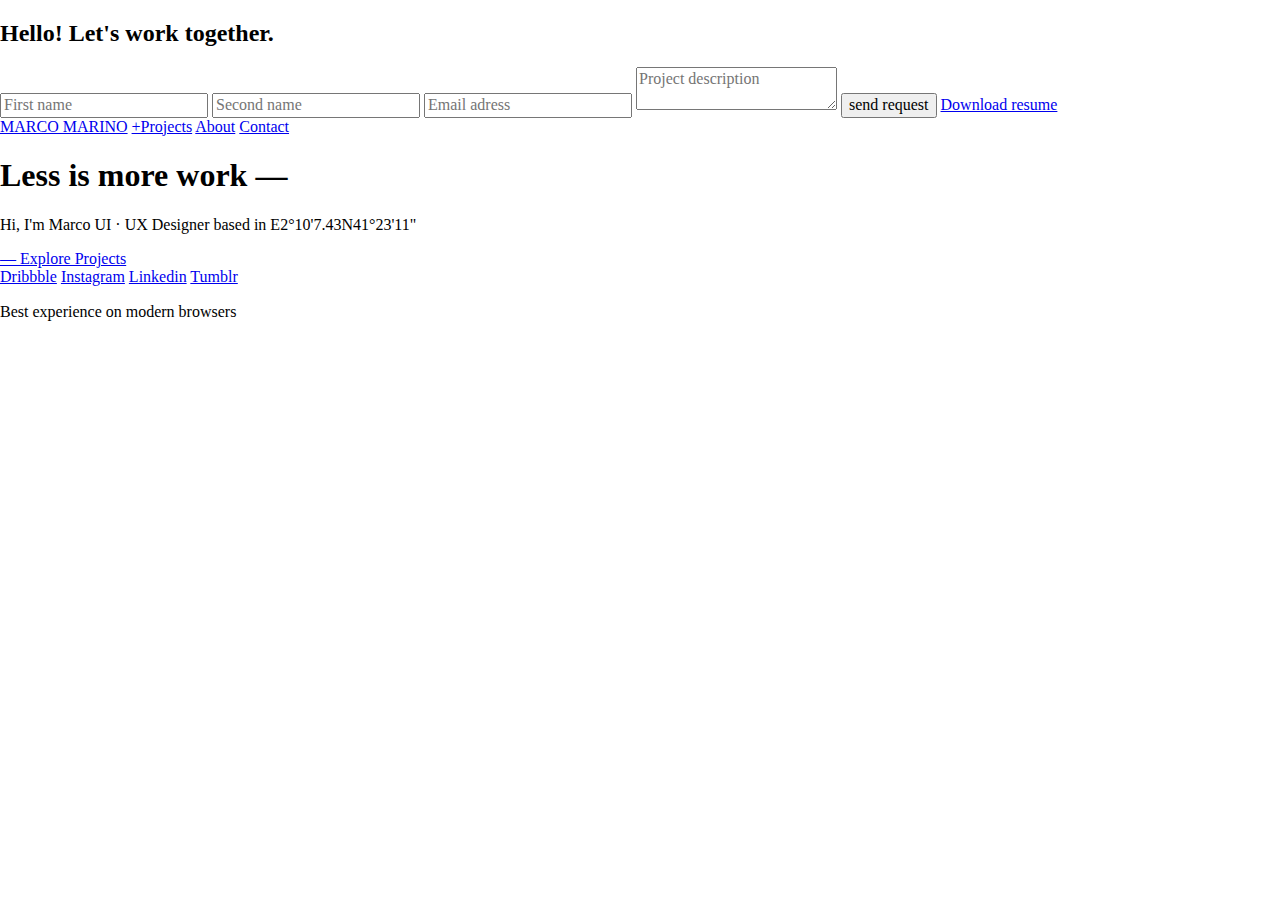
==== index.html @ 5433f635 "images ressources added commit" ====
<!DOCTYPE html>
<html>

<head>
    <meta charset="UTF-8">
    <meta name="viewport" content="width=device-width, initial-scale=1.0">
    <title>Marco Marino | UI/UX Designer</title>
    <!-- ! styles -->
    <link rel="stylesheet" href="css/styles.min.css">

</head>

<body>
    <!-- ? ------------------------------------------------------------ COMMON PART : CURTAIN / NAV / CONTACT / FOOTER -->
    <!-- :::::::::::::::::::::::::::::::::::::::::::::: CONTACT IS DEFAULT HIDDEN -->
    <div class="contact">
        <h2>Hello! Let's work together.</h2>
        <input name="form" value="" type="text" placeholder="First name">
        <input name="form" value="" type="text" placeholder="Second name">
        <input name="form" value="" type="email" placeholder="Email adress">
        <textarea name="form" placeholder="Project description"></textarea>
        <button class="form-btn">send request</button>
        <a target="_blank" href="https://www.marcomarino.design/documents/Resume.pdf">Download resume</a>
    </div>
    <!-- ::::::::::::::::::::::::::::::::::::::::::::::: CURTAIN IS ANIMATED AT OPENING -->
    <div class="curtain"></div>
    <!-- <div class="svg-bg">
        <svg class="scene" width="100%" height="100vh" preserveAspectRatio="none" viewBox="0 0 1440 800" xmlns:pathdata="http://www.codrops.com/">
            <path d="M -84.52,-81.13 C -94.62,-73.4 -88.88,-59.55 -90.33,-48.91 -89.29,27.31 -89.61,103.5 -88.33,179.8 -85.99,416.1 -81.32,888.9 -81.32,888.9 -81.32,888.9 974.5,888.7 1587,891.9 1531.8806470315008,716.2623131917446 1494.1796450162935,639.620416540061 1436.1796450162935,528.620416540061 1395.1796450162935,433.320416540061 1442.931534490767,266.5924592156417 1395.6922129902239,187 1358.8888204929394,128.2426524414731 1276.222359014121,81.90006669041526 1214.8976095179228,30.45595582584964 1171.530146023897,-5.789354122792208 1082.7267535266126,-76.63739851496408 1082.7267535266126,-76.63739851496408 1082.7267535266126,-76.63739851496408 914.5,-77.77 848.2,-80.17 537.6,-80.84 227,-81.38 -83.6,-81.6 -83.91,-81.44 -84.21,-81.29 -84.52,-81.13 Z" pathdata:id="M -84.52,-81.13 C -94.62,-73.4 -88.88,-59.55 -90.33,-48.91 -89.29,27.31 -89.61,103.5 -88.33,179.8 -85.99,416.1 -81.32,888.9 -81.32,888.9 -81.32,888.9 974.5,888.7 1587,891.9 1576,704.7 1517,625.7 1459,514.7 1418,419.4 1430,288.5 1382,187 1349,116.3 1296,54.47 1240,0.3429 1205,-33.51 1120,-83.59 1120,-83.59 1120,-83.59 914.5,-77.77 848.2,-80.17 537.6,-80.84 227,-81.38 -83.6,-81.6 -83.91,-81.44 -84.21,-81.29 -84.52,-81.13 Z"></path>
            <path d="M 665.2,-83.08 C 413.7,-81.89 162.2,-82.43 -89.29,-81.61 -90.35,164.3 -85.06,410.2 -84.09,656.1 -83.37,733.7 -82.64,811.3 -81.92,888.9 442.4,889.8 966.7,890.7 1491,891.6 1253,747.5 1394.178497548714,439.8039202351451 1271.5687558028633,250.50127701852279 1217.6029107553527,167.697178424224 1119.753192546307,126.93712528310142 1056.4244132066387,51.25318702872921 1022.7600235368049,11.978993370652432 973,-76.01 973,-76.01 973,-76.01 706.6,-83.67 665.2,-83.08 Z" pathdata:id="M 665.2,-83.08 C 413.7,-81.89 162.2,-82.43 -89.29,-81.61 -90.35,164.3 -85.06,410.2 -84.09,656.1 -83.37,733.7 -82.64,811.3 -81.92,888.9 442.4,889.8 966.7,890.7 1491,891.6 1253,747.5 1349,460.4 1243,260.6 1199,176.6 1145,96.92 1083,24.95 1050,-12.63 973,-76.01 973,-76.01 973,-76.01 706.6,-83.67 665.2,-83.08 Z"></path>
            <path d="M -85.01,-74.02 C -92.39,-66.64 -85.37,-55.79 -87.81,-46.91 -86.65,265.1 -84.66,577.2 -83.18,889.2 317.2,888.3 717.5,885.8 1118,890.4 1152,890.6 1187,890.9 1221,890 1219,768.3 1177.7200038642386,658.4284885577847 1152.053880468915,543.2841618221312 1129.3877570735913,437.21207994500594 1140.1134652869302,312.97191889572247 1078.1134652869302,226.93346915116905 1003.7113465286931,124.28629024096534 928.1869421665767,115.78808303639691 856.0350271350931,56.58959447861217 769.199683697791,-14.857025043930669 772.2,-78.96 772.2,-78.96 772.2,-78.96 222.1,-81.07 -85.01,-74.02 Z" pathdata:id="M -85.01,-74.02 C -92.39,-66.64 -85.37,-55.79 -87.81,-46.91 -86.65,265.1 -84.66,577.2 -83.18,889.2 317.2,888.3 717.5,885.8 1118,890.4 1152,890.6 1187,890.9 1221,890 1219,768.3 1175,659.3 1150,544.3 1128,438.4 1143,312.6 1081,227.1 1004,121.1 925.8,114.8 851.3,54.73 762,-17.34 772.2,-78.96 772.2,-78.96 772.2,-78.96 222.1,-81.07 -85.01,-74.02 Z"></path>
            <path d="M -92.42,-79.11 C -89.97,243.8 -87.52,566.7 -85.07,889.6 201.8,889.9 488.7,889.9 775.5,895.6 880.4,896.9 997.8189293214875,893.2701133425875 1085.6206800555249,892.0134088950583 1063.8378029650194,792.147295464741 1044.1366695391446,670.5121742787333 979.5547968450859,555.1643905352578 948.6139250127707,502.1256843642418 923.569496034425,446.43473409772355 887.9201917767904,396.35299043309294 825.3604184619653,308.9501796246532 738.1964150149918,253.34623539033865 660.4798082232096,178.8759930183231 578.2367707295949,101.77134924119918 495.6890148250972,16.486331278733857 393.12300258523015,-25.850260842753922 342.10564945585725,-47.067333907828925 257.7891995324809,-82.3677799430316 257.7891995324809,-82.3677799430316 257.7891995324809,-82.3677799430316 9.82,-84.94 -92.42,-79.11 Z" pathdata:id="M -92.42,-79.11 C -89.97,243.8 -87.52,566.7 -85.07,889.6 201.8,889.9 488.7,889.9 775.5,895.6 880.4,896.9 1063,889.5 1063,889.5 1063,889.5 1081,768.2 997.4,608.7 958.5,534.8 969.9,436.8 918.5,370.8 848.4,280.8 717,260.3 629.9,186.5 552.6,121.2 491.5,38.73 426.3,-38.61 412.9,-54.44 387.9,-87.47 387.9,-87.47 387.9,-87.47 9.82,-84.94 -92.42,-79.11 Z"></path>
            <path d="M -88.6,95.54 C -90.38,166.1 -88.23,236.7 -88.68,307.4 L -86.19,890 C 229.7,890.2 939.8,892.4 939.8,892.4 861.4781010144337,763.077704782085 824.7218989855663,643.8444583583805 721.4,519.4 639.8123414450224,421.37916448605523 531.2694748680617,354.3668890797576 432.45514198325833,276.31121536068855 335.4322489908077,199.71340491664392 247.79913807056528,109.9988704896537 136.17770478208493,56.74459043583011 67.0219980436535,23.791956022209927 -24.82,24.2 -85.28,0.03 Z" pathdata:id="M -88.6,95.54 C -90.38,166.1 -88.23,236.7 -88.68,307.4 L -86.19,890 C 229.7,890.2 939.8,892.4 939.8,892.4 906.9,734.7 779.3,676 721.4,519.4 676.8,398.8 566.5,307.1 458.9,236.6 355.2,168.7 220.3,165.7 107.8,113.5 40.05,82.12 -24.82,24.2 -85.28,0.03 Z"></path>
            <path d="M -95.69,252.3 -87.65,890.4 698.1,892 C 698.1,892 598.3558710552272,685.1450726333059 517.1222175380856,607.3517374731592 346.77333010127904,443.85586683950424 131.4,466.5 -95.69,252.3 Z" pathdata:id="M -95.69,252.3 -87.65,890.4 698.1,892 C 698.1,892 569.8,587.1 448.9,482.7 299.7,353.9 131.4,466.5 -95.69,252.3 Z"></path>
            <path d="M -85.59,444.4 -85.59,890.6 509.358721565824,895.6 C 509.358721565824,895.6 465.14046559940266,727.7542278733226 367.521044236544,656.5523405783892 233.34604493550935,544.7380410743893 57.98,629.2 -85.59,444.4 Z" pathdata:id="M -85.59,444.4 -85.59,890.6 546.9,895.6 C 546.9,895.6 517.4,695.4 339.9,593.4 187.7,505.9 57.98,629.2 -85.59,444.4 Z"></path>
          </svg>
    </div> -->
    <!-- ::::::::::::::::::::::::::::::::::::::::::::::: NAV IS TOP FIXED -->
    <header class="header">
        <nav class="main-nav">
            <a href="index.html">MARCO MARINO</a>
            <a href="html/projects.html">+Projects</a>
            <a href="#">About</a>
            <a href="#">Contact</a>
        </nav>
    </header>

    <!-- ! ///////////////////////////////////////////////////////////////////////////// PAGE PART  -->

    <div class="splash">
        <h1>Less is more work —</h1>
        <p>Hi, I'm Marco UI · UX Designer based in E2°10'7.43N41°23'11"</p>
        <a href="html/projects.html">— Explore Projects</a>
    </div>

    <!-- ? ----------------------------------------------------------------------------- COMMON PART  -->
    <!-- FOOTER DISAPPEAR AT MOBILE VIEW -->
    <footer class="footer">
        <a target="_blank" href="https://dribbble.com/marcomarino">Dribbble</a>
        <a target="_blank" href="https://www.instagram.com/marcomarino.design/">Instagram</a>
        <a target="_blank" href="https://www.linkedin.com/in/marcomarinodesign/">Linkedin</a>
        <a target="_blank" href="https://curiou5.tumblr.com/">Tumblr</a>
        <p>Best experience on modern browsers</p>
    </footer>
    
</body>
<script src="scripts.js"></script>

</html>
---- css/styles.min.css ----
/*! normalize.css v8.0.1 | MIT License | github.com/necolas/normalize.css */html{line-height:1.15;-webkit-text-size-adjust:100%}body{margin:0}main{display:block}h1{font-size:2em;margin:.67em 0}hr{-webkit-box-sizing:content-box;box-sizing:content-box;height:0;overflow:visible}pre{font-family:monospace, monospace;font-size:1em}a{background-color:transparent}abbr[title]{border-bottom:none;text-decoration:underline;-webkit-text-decoration:underline dotted;text-decoration:underline dotted}b,strong{font-weight:bolder}code,kbd,samp{font-family:monospace, monospace;font-size:1em}small{font-size:80%}sub,sup{font-size:75%;line-height:0;position:relative;vertical-align:baseline}sub{bottom:-.25em}sup{top:-.5em}img{border-style:none}button,input,optgroup,select,textarea{font-family:inherit;font-size:100%;line-height:1.15;margin:0}button,input{overflow:visible}button,select{text-transform:none}button,[type="button"],[type="reset"],[type="submit"]{-webkit-appearance:button}button::-moz-focus-inner,[type="button"]::-moz-focus-inner,[type="reset"]::-moz-focus-inner,[type="submit"]::-moz-focus-inner{border-style:none;padding:0}button:-moz-focusring,[type="button"]:-moz-focusring,[type="reset"]:-moz-focusring,[type="submit"]:-moz-focusring{outline:1px dotted ButtonText}fieldset{padding:.35em .75em .625em}legend{-webkit-box-sizing:border-box;box-sizing:border-box;color:inherit;display:table;max-width:100%;padding:0;white-space:normal}progress{vertical-align:baseline}textarea{overflow:auto}[type="checkbox"],[type="radio"]{-webkit-box-sizing:border-box;box-sizing:border-box;padding:0}[type="number"]::-webkit-inner-spin-button,[type="number"]::-webkit-outer-spin-button{height:auto}[type="search"]{-webkit-appearance:textfield;outline-offset:-2px}[type="search"]::-webkit-search-decoration{-webkit-appearance:none}::-webkit-file-upload-button{-webkit-appearance:button;font:inherit}details{display:block}summary{display:list-item}template{display:none}[hidden]{display:none}html{-webkit-box-sizing:border-box;box-sizing:border-box}*,*:before,*:after{-webkit-box-sizing:inherit;box-sizing:inherit}
/*# sourceMappingURL=styles.min.css.map */
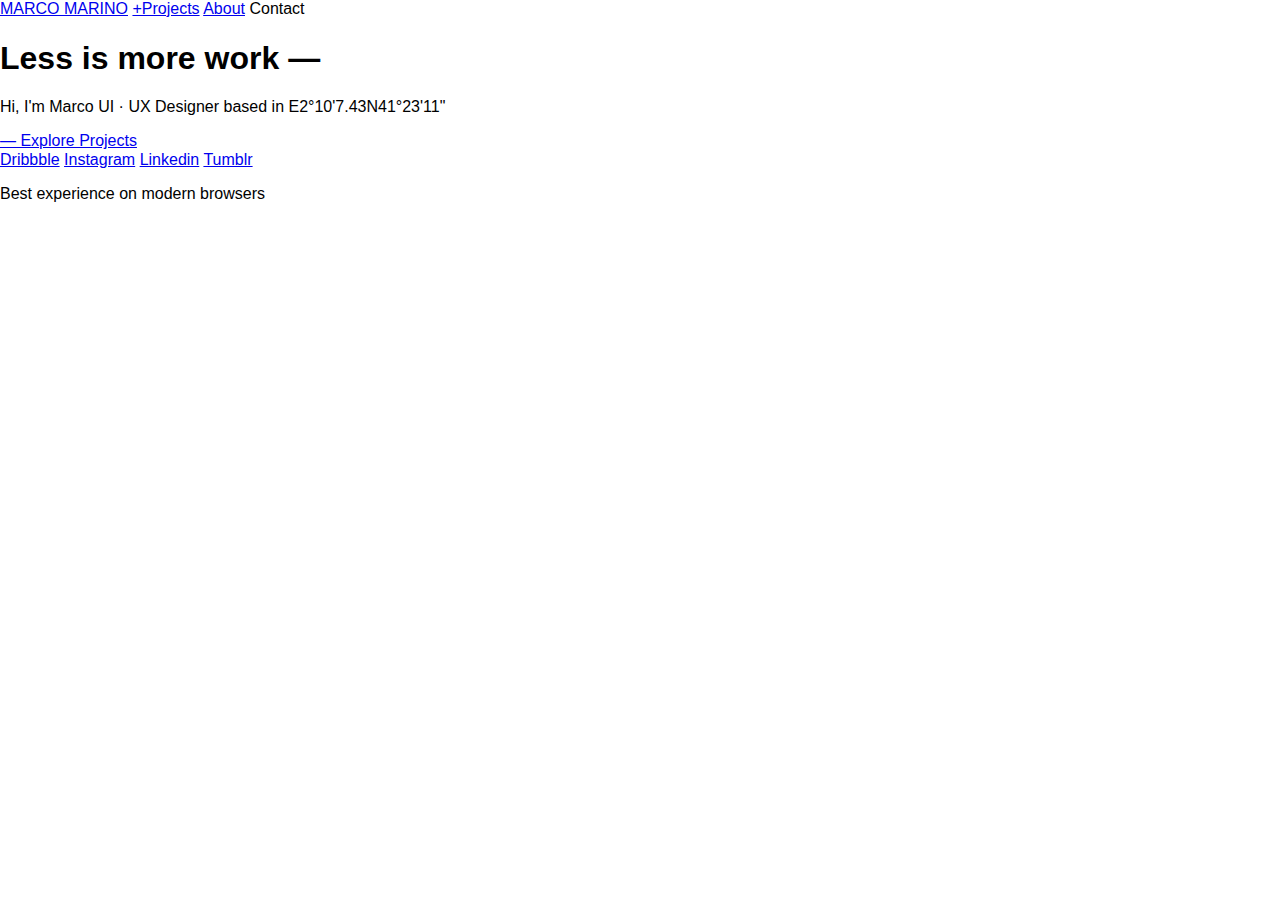
==== commit 02d3008e: "contact panel complete" ====
--- a/index.html
+++ b/index.html
@@ -1,5 +1,5 @@
 <!DOCTYPE html>
-<html>
+<html lang="en">
 
 <head>
     <meta charset="UTF-8">
@@ -7,20 +7,40 @@
     <title>Marco Marino | UI/UX Designer</title>
     <!-- ! styles -->
     <link rel="stylesheet" href="css/styles.min.css">
+</head>
 
-</head>
+<!-- todo: 
+    - common part 
+        . contact panel
+        . nav
+        . footer 
+        . curtain 
+    - responsive
+        . nav changement
+        . footer display none
+        . contact panel from 50vw to 100vw
+ -->
 
 <body>
     <!-- ? ------------------------------------------------------------ COMMON PART : CURTAIN / NAV / CONTACT / FOOTER -->
     <!-- :::::::::::::::::::::::::::::::::::::::::::::: CONTACT IS DEFAULT HIDDEN -->
     <div class="contact">
-        <h2>Hello! Let's work together.</h2>
-        <input name="form" value="" type="text" placeholder="First name">
-        <input name="form" value="" type="text" placeholder="Second name">
-        <input name="form" value="" type="email" placeholder="Email adress">
-        <textarea name="form" placeholder="Project description"></textarea>
-        <button class="form-btn">send request</button>
-        <a target="_blank" href="https://www.marcomarino.design/documents/Resume.pdf">Download resume</a>
+        <div class="form-top">
+            <h2>Hello! Let's work together.</h2>
+            <div class="cross">X</div>
+        </div>
+        <div class="form-field">
+            <div class="form-names">
+                <input name="form" type="text" placeholder="First name">
+                <input name="form" type="text" placeholder="Second name">
+            </div>
+            <input name="form" type="email" placeholder="Email adress">
+            <textarea name="form" value="project-description" placeholder="Project description"></textarea>
+        </div>
+        <div class="form-bottom">
+            <button class="form-btn">send request</button>
+            <a target="_blank" href="https://www.marcomarino.design/documents/Resume.pdf">Download resume</a>
+        </div>
     </div>
     <!-- ::::::::::::::::::::::::::::::::::::::::::::::: CURTAIN IS ANIMATED AT OPENING -->
     <div class="curtain"></div>
@@ -41,7 +61,7 @@
             <a href="index.html">MARCO MARINO</a>
             <a href="html/projects.html">+Projects</a>
             <a href="#">About</a>
-            <a href="#">Contact</a>
+            <span>Contact</span>
         </nav>
     </header>
 
@@ -64,6 +84,6 @@
     </footer>
     
 </body>
-<script src="scripts.js"></script>
+<script src="js/scripts.js"></script>
 
 </html>--- a/css/styles.min.css
+++ b/css/styles.min.css
@@ -1,2 +1,2 @@
-/*! normalize.css v8.0.1 | MIT License | github.com/necolas/normalize.css */html{line-height:1.15;-webkit-text-size-adjust:100%}body{margin:0}main{display:block}h1{font-size:2em;margin:.67em 0}hr{-webkit-box-sizing:content-box;box-sizing:content-box;height:0;overflow:visible}pre{font-family:monospace, monospace;font-size:1em}a{background-color:transparent}abbr[title]{border-bottom:none;text-decoration:underline;-webkit-text-decoration:underline dotted;text-decoration:underline dotted}b,strong{font-weight:bolder}code,kbd,samp{font-family:monospace, monospace;font-size:1em}small{font-size:80%}sub,sup{font-size:75%;line-height:0;position:relative;vertical-align:baseline}sub{bottom:-.25em}sup{top:-.5em}img{border-style:none}button,input,optgroup,select,textarea{font-family:inherit;font-size:100%;line-height:1.15;margin:0}button,input{overflow:visible}button,select{text-transform:none}button,[type="button"],[type="reset"],[type="submit"]{-webkit-appearance:button}button::-moz-focus-inner,[type="button"]::-moz-focus-inner,[type="reset"]::-moz-focus-inner,[type="submit"]::-moz-focus-inner{border-style:none;padding:0}button:-moz-focusring,[type="button"]:-moz-focusring,[type="reset"]:-moz-focusring,[type="submit"]:-moz-focusring{outline:1px dotted ButtonText}fieldset{padding:.35em .75em .625em}legend{-webkit-box-sizing:border-box;box-sizing:border-box;color:inherit;display:table;max-width:100%;padding:0;white-space:normal}progress{vertical-align:baseline}textarea{overflow:auto}[type="checkbox"],[type="radio"]{-webkit-box-sizing:border-box;box-sizing:border-box;padding:0}[type="number"]::-webkit-inner-spin-button,[type="number"]::-webkit-outer-spin-button{height:auto}[type="search"]{-webkit-appearance:textfield;outline-offset:-2px}[type="search"]::-webkit-search-decoration{-webkit-appearance:none}::-webkit-file-upload-button{-webkit-appearance:button;font:inherit}details{display:block}summary{display:list-item}template{display:none}[hidden]{display:none}html{-webkit-box-sizing:border-box;box-sizing:border-box}*,*:before,*:after{-webkit-box-sizing:inherit;box-sizing:inherit}
+@import url(//db.onlinewebfonts.com/c/02d8f1743ede250c7c9865f1574d7cc6?family=Circular+Book);/*! normalize.css v8.0.1 | MIT License | github.com/necolas/normalize.css */html{line-height:1.15;-webkit-text-size-adjust:100%}body{margin:0}main{display:block}h1{font-size:2em;margin:.67em 0}hr{-webkit-box-sizing:content-box;box-sizing:content-box;height:0;overflow:visible}pre{font-family:monospace, monospace;font-size:1em}a{background-color:transparent}abbr[title]{border-bottom:none;text-decoration:underline;-webkit-text-decoration:underline dotted;text-decoration:underline dotted}b,strong{font-weight:bolder}code,kbd,samp{font-family:monospace, monospace;font-size:1em}small{font-size:80%}sub,sup{font-size:75%;line-height:0;position:relative;vertical-align:baseline}sub{bottom:-.25em}sup{top:-.5em}img{border-style:none}button,input,optgroup,select,textarea{font-family:inherit;font-size:100%;line-height:1.15;margin:0}button,input{overflow:visible}button,select{text-transform:none}button,[type="button"],[type="reset"],[type="submit"]{-webkit-appearance:button}button::-moz-focus-inner,[type="button"]::-moz-focus-inner,[type="reset"]::-moz-focus-inner,[type="submit"]::-moz-focus-inner{border-style:none;padding:0}button:-moz-focusring,[type="button"]:-moz-focusring,[type="reset"]:-moz-focusring,[type="submit"]:-moz-focusring{outline:1px dotted ButtonText}fieldset{padding:.35em .75em .625em}legend{-webkit-box-sizing:border-box;box-sizing:border-box;color:inherit;display:table;max-width:100%;padding:0;white-space:normal}progress{vertical-align:baseline}textarea{overflow:auto}[type="checkbox"],[type="radio"]{-webkit-box-sizing:border-box;box-sizing:border-box;padding:0}[type="number"]::-webkit-inner-spin-button,[type="number"]::-webkit-outer-spin-button{height:auto}[type="search"]{-webkit-appearance:textfield;outline-offset:-2px}[type="search"]::-webkit-search-decoration{-webkit-appearance:none}::-webkit-file-upload-button{-webkit-appearance:button;font:inherit}details{display:block}summary{display:list-item}template{display:none}[hidden]{display:none}html{-webkit-box-sizing:border-box;box-sizing:border-box}*,*:before,*:after{-webkit-box-sizing:inherit;box-sizing:inherit}html{font-family:Circular Book, sans-serif}.contact{position:fixed;z-index:3;width:600px;height:100vh;display:-webkit-box;display:-ms-flexbox;display:flex;-webkit-box-orient:vertical;-webkit-box-direction:normal;-ms-flex-flow:column nowrap;flex-flow:column nowrap;-webkit-box-pack:start;-ms-flex-pack:start;justify-content:flex-start;right:-100%;background:#141414;color:white;padding:50px;‐webkit‐transition:.5s all ease-in-out;‐moz‐transition:.5s all ease-in-out;‐ms‐transition:.5s all ease-in-out;-webkit-transition:.5s all ease-in-out;transition:.5s all ease-in-out}@media screen and (max-width: 1024px){.contact{width:100vw}}.contact .form-top{display:-webkit-box;display:-ms-flexbox;display:flex;-webkit-box-pack:justify;-ms-flex-pack:justify;justify-content:space-between;-webkit-box-align:center;-ms-flex-align:center;align-items:center;margin-bottom:80px}.contact .form-top h2{margin:0;font-size:2rem}.contact .form-field{display:-webkit-box;display:-ms-flexbox;display:flex;-webkit-box-orient:vertical;-webkit-box-direction:normal;-ms-flex-flow:column nowrap;flex-flow:column nowrap}.contact .form-field .form-names{display:-webkit-box;display:-ms-flexbox;display:flex}.contact .form-field .form-names [placeholder="First name"]{margin-right:10px}.contact .form-field input,.contact .form-field textarea{width:100%;margin:10px 0;background-color:#2c2d2d;border:none;border-radius:2px;padding:15px 10px}.contact .form-field textarea{height:200px}.contact .form-bottom{margin:20px 0}.contact button{background-color:#141414;border:1px solid white;color:white;padding:15px}.contact a{color:white;margin-left:20px}
 /*# sourceMappingURL=styles.min.css.map */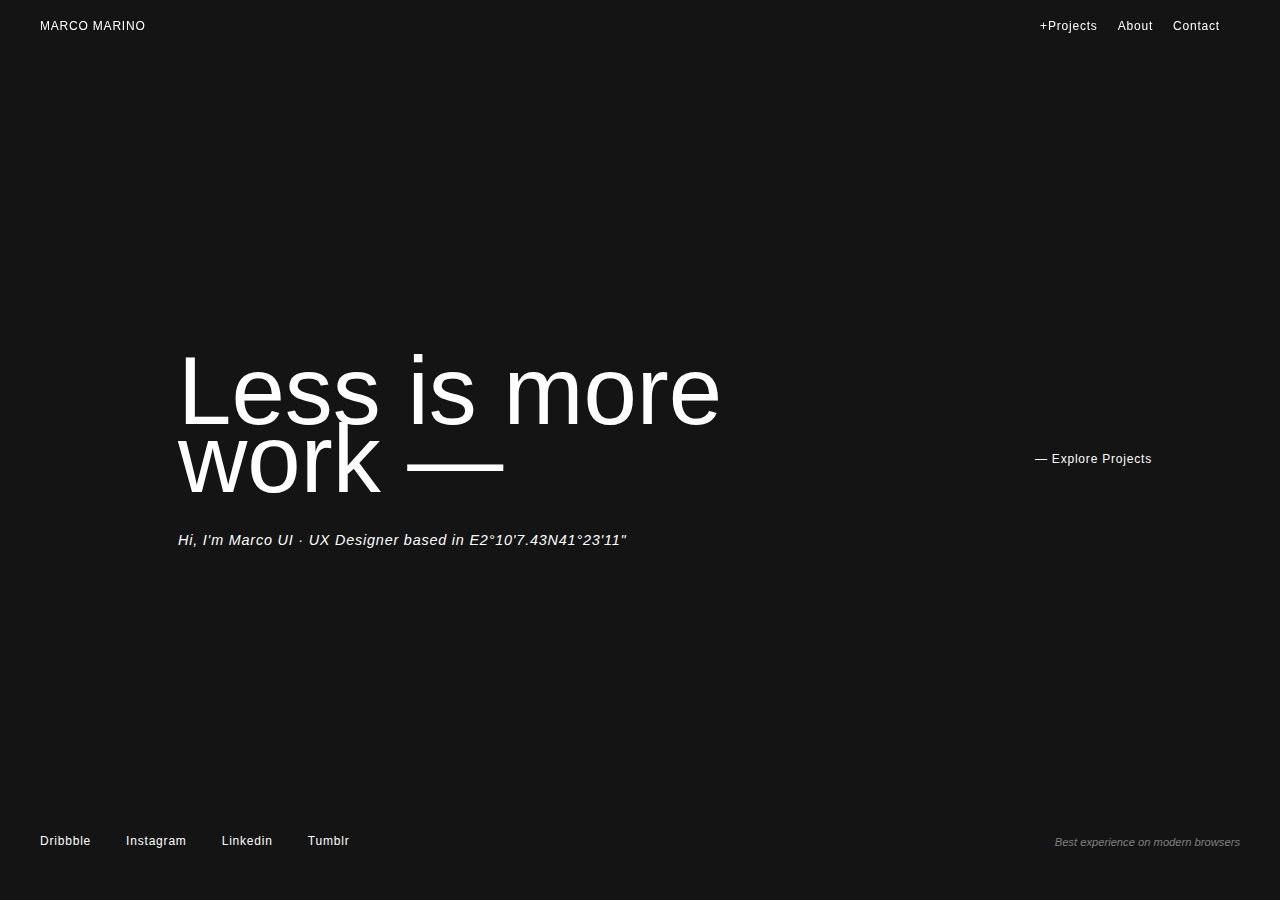
==== commit a87ece3a: "nav, footer, effet du volet" ====
--- a/index.html
+++ b/index.html
@@ -11,7 +11,7 @@
 
 <!-- todo: 
     - common part 
-        . contact panel
+        . contact panel √
         . nav
         . footer 
         . curtain 
@@ -21,7 +21,7 @@
         . contact panel from 50vw to 100vw
  -->
 
-<body>
+<body class="index">
     <!-- ? ------------------------------------------------------------ COMMON PART : CURTAIN / NAV / CONTACT / FOOTER -->
     <!-- :::::::::::::::::::::::::::::::::::::::::::::: CONTACT IS DEFAULT HIDDEN -->
     <div class="contact">
@@ -58,7 +58,7 @@
     <!-- ::::::::::::::::::::::::::::::::::::::::::::::: NAV IS TOP FIXED -->
     <header class="header">
         <nav class="main-nav">
-            <a href="index.html">MARCO MARINO</a>
+            <a class="logo" href="index.html">MARCO MARINO</a>
             <a href="html/projects.html">+Projects</a>
             <a href="#">About</a>
             <span>Contact</span>
@@ -68,8 +68,10 @@
     <!-- ! ///////////////////////////////////////////////////////////////////////////// PAGE PART  -->
 
     <div class="splash">
-        <h1>Less is more work —</h1>
-        <p>Hi, I'm Marco UI · UX Designer based in E2°10'7.43N41°23'11"</p>
+        <div class="splash-title">
+            <h1>Less is more work —</h1>
+            <p>Hi, I'm Marco UI · UX Designer based in E2°10'7.43N41°23'11"</p>
+        </div>
         <a href="html/projects.html">— Explore Projects</a>
     </div>
 
--- a/css/styles.min.css
+++ b/css/styles.min.css
@@ -1,2 +1,2 @@
-@import url(//db.onlinewebfonts.com/c/02d8f1743ede250c7c9865f1574d7cc6?family=Circular+Book);/*! normalize.css v8.0.1 | MIT License | github.com/necolas/normalize.css */html{line-height:1.15;-webkit-text-size-adjust:100%}body{margin:0}main{display:block}h1{font-size:2em;margin:.67em 0}hr{-webkit-box-sizing:content-box;box-sizing:content-box;height:0;overflow:visible}pre{font-family:monospace, monospace;font-size:1em}a{background-color:transparent}abbr[title]{border-bottom:none;text-decoration:underline;-webkit-text-decoration:underline dotted;text-decoration:underline dotted}b,strong{font-weight:bolder}code,kbd,samp{font-family:monospace, monospace;font-size:1em}small{font-size:80%}sub,sup{font-size:75%;line-height:0;position:relative;vertical-align:baseline}sub{bottom:-.25em}sup{top:-.5em}img{border-style:none}button,input,optgroup,select,textarea{font-family:inherit;font-size:100%;line-height:1.15;margin:0}button,input{overflow:visible}button,select{text-transform:none}button,[type="button"],[type="reset"],[type="submit"]{-webkit-appearance:button}button::-moz-focus-inner,[type="button"]::-moz-focus-inner,[type="reset"]::-moz-focus-inner,[type="submit"]::-moz-focus-inner{border-style:none;padding:0}button:-moz-focusring,[type="button"]:-moz-focusring,[type="reset"]:-moz-focusring,[type="submit"]:-moz-focusring{outline:1px dotted ButtonText}fieldset{padding:.35em .75em .625em}legend{-webkit-box-sizing:border-box;box-sizing:border-box;color:inherit;display:table;max-width:100%;padding:0;white-space:normal}progress{vertical-align:baseline}textarea{overflow:auto}[type="checkbox"],[type="radio"]{-webkit-box-sizing:border-box;box-sizing:border-box;padding:0}[type="number"]::-webkit-inner-spin-button,[type="number"]::-webkit-outer-spin-button{height:auto}[type="search"]{-webkit-appearance:textfield;outline-offset:-2px}[type="search"]::-webkit-search-decoration{-webkit-appearance:none}::-webkit-file-upload-button{-webkit-appearance:button;font:inherit}details{display:block}summary{display:list-item}template{display:none}[hidden]{display:none}html{-webkit-box-sizing:border-box;box-sizing:border-box}*,*:before,*:after{-webkit-box-sizing:inherit;box-sizing:inherit}html{font-family:Circular Book, sans-serif}.contact{position:fixed;z-index:3;width:600px;height:100vh;display:-webkit-box;display:-ms-flexbox;display:flex;-webkit-box-orient:vertical;-webkit-box-direction:normal;-ms-flex-flow:column nowrap;flex-flow:column nowrap;-webkit-box-pack:start;-ms-flex-pack:start;justify-content:flex-start;right:-100%;background:#141414;color:white;padding:50px;‐webkit‐transition:.5s all ease-in-out;‐moz‐transition:.5s all ease-in-out;‐ms‐transition:.5s all ease-in-out;-webkit-transition:.5s all ease-in-out;transition:.5s all ease-in-out}@media screen and (max-width: 1024px){.contact{width:100vw}}.contact .form-top{display:-webkit-box;display:-ms-flexbox;display:flex;-webkit-box-pack:justify;-ms-flex-pack:justify;justify-content:space-between;-webkit-box-align:center;-ms-flex-align:center;align-items:center;margin-bottom:80px}.contact .form-top h2{margin:0;font-size:2rem}.contact .form-field{display:-webkit-box;display:-ms-flexbox;display:flex;-webkit-box-orient:vertical;-webkit-box-direction:normal;-ms-flex-flow:column nowrap;flex-flow:column nowrap}.contact .form-field .form-names{display:-webkit-box;display:-ms-flexbox;display:flex}.contact .form-field .form-names [placeholder="First name"]{margin-right:10px}.contact .form-field input,.contact .form-field textarea{width:100%;margin:10px 0;background-color:#2c2d2d;border:none;border-radius:2px;padding:15px 10px}.contact .form-field textarea{height:200px}.contact .form-bottom{margin:20px 0}.contact button{background-color:#141414;border:1px solid white;color:white;padding:15px}.contact a{color:white;margin-left:20px}
+@import url(//db.onlinewebfonts.com/c/02d8f1743ede250c7c9865f1574d7cc6?family=Circular+Book);/*! normalize.css v8.0.1 | MIT License | github.com/necolas/normalize.css */html{line-height:1.15;-webkit-text-size-adjust:100%}body{margin:0}main{display:block}h1{font-size:2em;margin:.67em 0}hr{-webkit-box-sizing:content-box;box-sizing:content-box;height:0;overflow:visible}pre{font-family:monospace, monospace;font-size:1em}a{background-color:transparent}abbr[title]{border-bottom:none;text-decoration:underline;-webkit-text-decoration:underline dotted;text-decoration:underline dotted}b,strong{font-weight:bolder}code,kbd,samp{font-family:monospace, monospace;font-size:1em}small{font-size:80%}sub,sup{font-size:75%;line-height:0;position:relative;vertical-align:baseline}sub{bottom:-.25em}sup{top:-.5em}img{border-style:none}button,input,optgroup,select,textarea{font-family:inherit;font-size:100%;line-height:1.15;margin:0}button,input{overflow:visible}button,select{text-transform:none}button,[type="button"],[type="reset"],[type="submit"]{-webkit-appearance:button}button::-moz-focus-inner,[type="button"]::-moz-focus-inner,[type="reset"]::-moz-focus-inner,[type="submit"]::-moz-focus-inner{border-style:none;padding:0}button:-moz-focusring,[type="button"]:-moz-focusring,[type="reset"]:-moz-focusring,[type="submit"]:-moz-focusring{outline:1px dotted ButtonText}fieldset{padding:.35em .75em .625em}legend{-webkit-box-sizing:border-box;box-sizing:border-box;color:inherit;display:table;max-width:100%;padding:0;white-space:normal}progress{vertical-align:baseline}textarea{overflow:auto}[type="checkbox"],[type="radio"]{-webkit-box-sizing:border-box;box-sizing:border-box;padding:0}[type="number"]::-webkit-inner-spin-button,[type="number"]::-webkit-outer-spin-button{height:auto}[type="search"]{-webkit-appearance:textfield;outline-offset:-2px}[type="search"]::-webkit-search-decoration{-webkit-appearance:none}::-webkit-file-upload-button{-webkit-appearance:button;font:inherit}details{display:block}summary{display:list-item}template{display:none}[hidden]{display:none}html{-webkit-box-sizing:border-box;box-sizing:border-box}*,*:before,*:after{-webkit-box-sizing:inherit;box-sizing:inherit}html{font-family:Circular Book, sans-serif}.header{height:100px;width:100vw}.header .main-nav{position:fixed;z-index:2;width:100%;height:100px;display:-webkit-box;display:-ms-flexbox;display:flex;-webkit-box-pack:end;-ms-flex-pack:end;justify-content:flex-end;background-color:none;padding:20px 40px}.header .main-nav a,.header .main-nav span{padding-right:20px}.header .main-nav a:hover,.header .main-nav span:hover{text-decoration:line-through;cursor:pointer}.header .main-nav .logo{margin-right:auto}.footer{width:100vw;position:absolute;bottom:0;padding:40px;display:-webkit-box;display:-ms-flexbox;display:flex;-webkit-box-pack:start;-ms-flex-pack:start;justify-content:flex-start;-webkit-box-align:center;-ms-flex-align:center;align-items:center;background-color:none}.footer a{padding-right:35px}.footer p{margin-left:auto;color:grey;font-style:italic;font-size:.7rem}.contact{position:fixed;z-index:3;width:600px;height:100vh;display:-webkit-box;display:-ms-flexbox;display:flex;-webkit-box-orient:vertical;-webkit-box-direction:normal;-ms-flex-flow:column nowrap;flex-flow:column nowrap;-webkit-box-pack:start;-ms-flex-pack:start;justify-content:flex-start;right:-100%;background:#141414;color:white;padding:50px;‐webkit‐transition:.5s all ease-in-out,0s;‐moz‐transition:.5s all ease-in-out,0s;‐ms‐transition:.5s all ease-in-out,0s;-webkit-transition:.5s all ease-in-out,0s;transition:.5s all ease-in-out,0s}@media screen and (max-width: 1024px){.contact{width:100vw}}.contact .form-top{display:-webkit-box;display:-ms-flexbox;display:flex;-webkit-box-pack:justify;-ms-flex-pack:justify;justify-content:space-between;-webkit-box-align:center;-ms-flex-align:center;align-items:center;margin-bottom:80px}.contact .form-top h2{margin:0;font-size:2rem}.contact .form-field{display:-webkit-box;display:-ms-flexbox;display:flex;-webkit-box-orient:vertical;-webkit-box-direction:normal;-ms-flex-flow:column nowrap;flex-flow:column nowrap}.contact .form-field .form-names{display:-webkit-box;display:-ms-flexbox;display:flex}.contact .form-field .form-names [placeholder="First name"]{margin-right:10px}.contact .form-field input,.contact .form-field textarea{width:100%;margin:10px 0;background-color:#2c2d2d;border:none;border-radius:2px;padding:15px 10px}.contact .form-field textarea{height:200px}.contact .form-bottom{margin:20px 0}.contact button{background-color:#141414;border:1px solid white;color:white;padding:15px}.contact a{color:white;margin-left:20px}.curtain{position:fixed;width:100vw;height:100vh;right:0;z-index:4;background-color:#2c2d2d;‐webkit‐transition:2s all cubic-bezier(0.015, -0.09, 0.975, 0.02),2s;‐moz‐transition:2s all cubic-bezier(0.015, -0.09, 0.975, 0.02),2s;‐ms‐transition:2s all cubic-bezier(0.015, -0.09, 0.975, 0.02),2s;-webkit-transition:2s all cubic-bezier(0.015, -0.09, 0.975, 0.02),2s;transition:2s all cubic-bezier(0.015, -0.09, 0.975, 0.02),2s}.index{height:100vh;width:100vw;color:white;background-color:#141414}.index a,.index span{color:white;text-decoration:none;font-size:.75rem;letter-spacing:.05rem}.splash{z-index:1;display:-webkit-box;display:-ms-flexbox;display:flex;-webkit-box-align:center;-ms-flex-align:center;align-items:center;-webkit-box-pack:justify;-ms-flex-pack:justify;justify-content:space-between;margin:0 auto;height:80%;width:80%}.splash .splash-title{padding-left:50px;max-width:60%}.splash .splash-title h1{font-size:6rem;font-weight:300;line-height:4.2rem;margin:0}.splash .splash-title p{font-style:italic;font-size:0.9rem;letter-spacing:.05rem;margin-top:40px}.splash a{margin-left:auto}
 /*# sourceMappingURL=styles.min.css.map */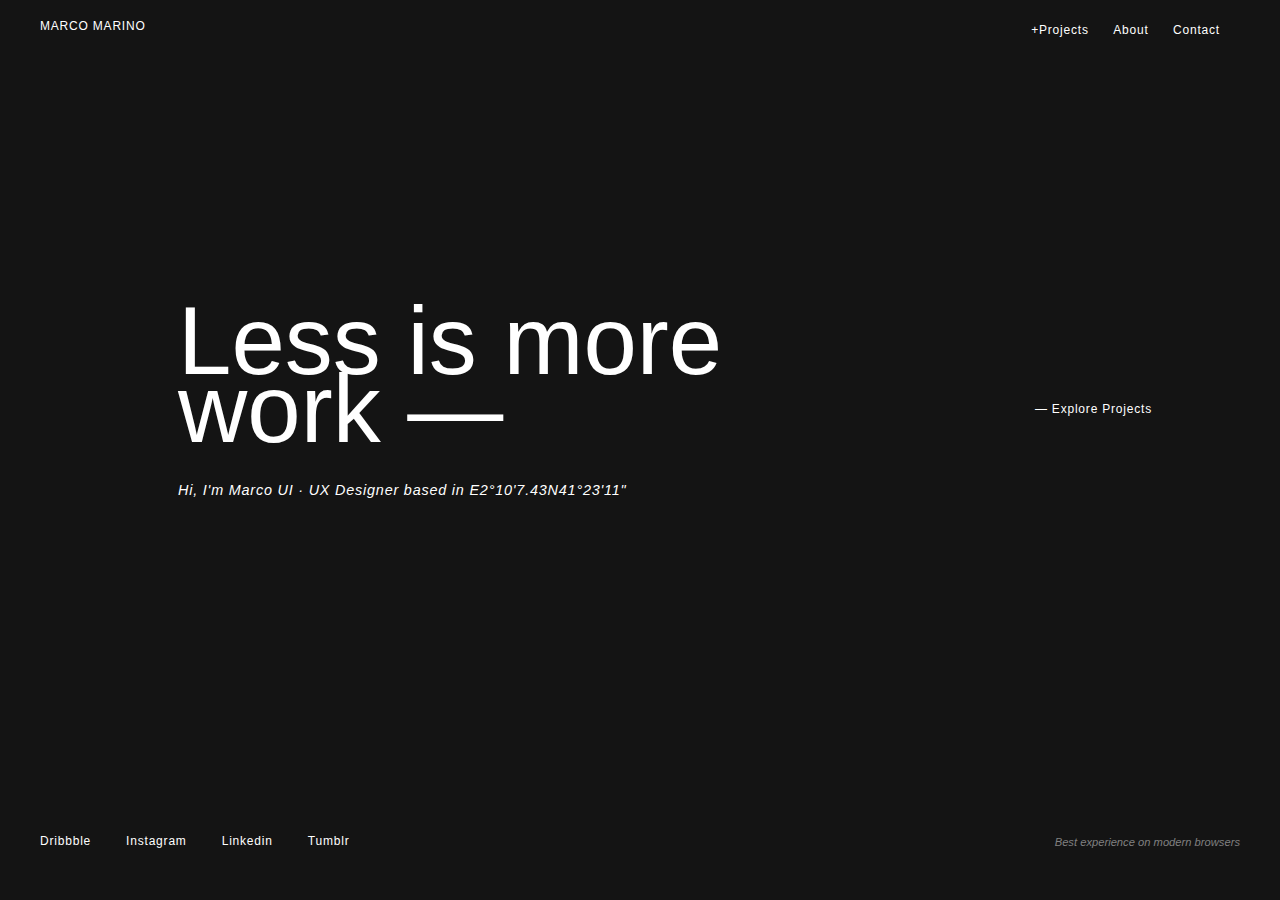
==== commit 1d612dff: "update of opening effect animation (setTimeOut) and contact animation" ====
--- a/index.html
+++ b/index.html
@@ -12,18 +12,18 @@
 <!-- todo: 
     - common part 
         . contact panel √
-        . nav
-        . footer 
-        . curtain 
+        . nav √
+        . footer √ 
+        . curtain √
     - responsive
-        . nav changement
-        . footer display none
+        . nav changement 
+        . footer display none √
         . contact panel from 50vw to 100vw
  -->
 
-<body class="index">
-    <!-- ? ------------------------------------------------------------ COMMON PART : CURTAIN / NAV / CONTACT / FOOTER -->
-    <!-- :::::::::::::::::::::::::::::::::::::::::::::: CONTACT IS DEFAULT HIDDEN -->
+<body class="no-scroll">
+    <!-- ? ---------------------------- COMMON PART : CURTAIN / NAV / CONTACT / FOOTER -->
+    <!-- :::::::::::::::::::::::::::::: CONTACT IS DEFAULT HIDDEN -->
     <div class="contact">
         <div class="form-top">
             <h2>Hello! Let's work together.</h2>
@@ -42,8 +42,13 @@
             <a target="_blank" href="https://www.marcomarino.design/documents/Resume.pdf">Download resume</a>
         </div>
     </div>
-    <!-- ::::::::::::::::::::::::::::::::::::::::::::::: CURTAIN IS ANIMATED AT OPENING -->
-    <div class="curtain"></div>
+
+    <!-- :::::::::::::::::::::::::::::: CURTAIN IS ANIMATED AT OPENING -->
+    <div class="curtain-frame">
+        <div class="curtain"></div>
+    </div>
+
+    <!-- :::::::::::::::::::::::::::::: ANIMATION BACKGROUND -->
     <!-- <div class="svg-bg">
         <svg class="scene" width="100%" height="100vh" preserveAspectRatio="none" viewBox="0 0 1440 800" xmlns:pathdata="http://www.codrops.com/">
             <path d="M -84.52,-81.13 C -94.62,-73.4 -88.88,-59.55 -90.33,-48.91 -89.29,27.31 -89.61,103.5 -88.33,179.8 -85.99,416.1 -81.32,888.9 -81.32,888.9 -81.32,888.9 974.5,888.7 1587,891.9 1531.8806470315008,716.2623131917446 1494.1796450162935,639.620416540061 1436.1796450162935,528.620416540061 1395.1796450162935,433.320416540061 1442.931534490767,266.5924592156417 1395.6922129902239,187 1358.8888204929394,128.2426524414731 1276.222359014121,81.90006669041526 1214.8976095179228,30.45595582584964 1171.530146023897,-5.789354122792208 1082.7267535266126,-76.63739851496408 1082.7267535266126,-76.63739851496408 1082.7267535266126,-76.63739851496408 914.5,-77.77 848.2,-80.17 537.6,-80.84 227,-81.38 -83.6,-81.6 -83.91,-81.44 -84.21,-81.29 -84.52,-81.13 Z" pathdata:id="M -84.52,-81.13 C -94.62,-73.4 -88.88,-59.55 -90.33,-48.91 -89.29,27.31 -89.61,103.5 -88.33,179.8 -85.99,416.1 -81.32,888.9 -81.32,888.9 -81.32,888.9 974.5,888.7 1587,891.9 1576,704.7 1517,625.7 1459,514.7 1418,419.4 1430,288.5 1382,187 1349,116.3 1296,54.47 1240,0.3429 1205,-33.51 1120,-83.59 1120,-83.59 1120,-83.59 914.5,-77.77 848.2,-80.17 537.6,-80.84 227,-81.38 -83.6,-81.6 -83.91,-81.44 -84.21,-81.29 -84.52,-81.13 Z"></path>
@@ -55,18 +60,22 @@
             <path d="M -85.59,444.4 -85.59,890.6 509.358721565824,895.6 C 509.358721565824,895.6 465.14046559940266,727.7542278733226 367.521044236544,656.5523405783892 233.34604493550935,544.7380410743893 57.98,629.2 -85.59,444.4 Z" pathdata:id="M -85.59,444.4 -85.59,890.6 546.9,895.6 C 546.9,895.6 517.4,695.4 339.9,593.4 187.7,505.9 57.98,629.2 -85.59,444.4 Z"></path>
           </svg>
     </div> -->
-    <!-- ::::::::::::::::::::::::::::::::::::::::::::::: NAV IS TOP FIXED -->
+
+    <!-- :::::::::::::::::::::::::::::: NAV IS TOP FIXED -->
     <header class="header">
         <nav class="main-nav">
             <a class="logo" href="index.html">MARCO MARINO</a>
-            <a href="html/projects.html">+Projects</a>
-            <a href="#">About</a>
-            <span>Contact</span>
+            <div class="nav-links">
+                <a href="html/projects.html">+Projects</a>
+                <a href="#">About</a>
+                <span>Contact</span>
+            </div>
         </nav>
     </header>
 
     <!-- ! ///////////////////////////////////////////////////////////////////////////// PAGE PART  -->
 
+    <!-- ::::::::::::::::::::::::::::: SPLASH MOVE UP AT OPENING -->
     <div class="splash">
         <div class="splash-title">
             <h1>Less is more work —</h1>
@@ -75,8 +84,8 @@
         <a href="html/projects.html">— Explore Projects</a>
     </div>
 
-    <!-- ? ----------------------------------------------------------------------------- COMMON PART  -->
-    <!-- FOOTER DISAPPEAR AT MOBILE VIEW -->
+    <!-- ? --------------------------- COMMON PART  -->
+    <!-- ::::::::::::::::::::::::::::: FOOTER DISAPPEAR AT MOBILE VIEW -->
     <footer class="footer">
         <a target="_blank" href="https://dribbble.com/marcomarino">Dribbble</a>
         <a target="_blank" href="https://www.instagram.com/marcomarino.design/">Instagram</a>
--- a/css/styles.min.css
+++ b/css/styles.min.css
@@ -1,2 +1,2 @@
-@import url(//db.onlinewebfonts.com/c/02d8f1743ede250c7c9865f1574d7cc6?family=Circular+Book);/*! normalize.css v8.0.1 | MIT License | github.com/necolas/normalize.css */html{line-height:1.15;-webkit-text-size-adjust:100%}body{margin:0}main{display:block}h1{font-size:2em;margin:.67em 0}hr{-webkit-box-sizing:content-box;box-sizing:content-box;height:0;overflow:visible}pre{font-family:monospace, monospace;font-size:1em}a{background-color:transparent}abbr[title]{border-bottom:none;text-decoration:underline;-webkit-text-decoration:underline dotted;text-decoration:underline dotted}b,strong{font-weight:bolder}code,kbd,samp{font-family:monospace, monospace;font-size:1em}small{font-size:80%}sub,sup{font-size:75%;line-height:0;position:relative;vertical-align:baseline}sub{bottom:-.25em}sup{top:-.5em}img{border-style:none}button,input,optgroup,select,textarea{font-family:inherit;font-size:100%;line-height:1.15;margin:0}button,input{overflow:visible}button,select{text-transform:none}button,[type="button"],[type="reset"],[type="submit"]{-webkit-appearance:button}button::-moz-focus-inner,[type="button"]::-moz-focus-inner,[type="reset"]::-moz-focus-inner,[type="submit"]::-moz-focus-inner{border-style:none;padding:0}button:-moz-focusring,[type="button"]:-moz-focusring,[type="reset"]:-moz-focusring,[type="submit"]:-moz-focusring{outline:1px dotted ButtonText}fieldset{padding:.35em .75em .625em}legend{-webkit-box-sizing:border-box;box-sizing:border-box;color:inherit;display:table;max-width:100%;padding:0;white-space:normal}progress{vertical-align:baseline}textarea{overflow:auto}[type="checkbox"],[type="radio"]{-webkit-box-sizing:border-box;box-sizing:border-box;padding:0}[type="number"]::-webkit-inner-spin-button,[type="number"]::-webkit-outer-spin-button{height:auto}[type="search"]{-webkit-appearance:textfield;outline-offset:-2px}[type="search"]::-webkit-search-decoration{-webkit-appearance:none}::-webkit-file-upload-button{-webkit-appearance:button;font:inherit}details{display:block}summary{display:list-item}template{display:none}[hidden]{display:none}html{-webkit-box-sizing:border-box;box-sizing:border-box}*,*:before,*:after{-webkit-box-sizing:inherit;box-sizing:inherit}html{font-family:Circular Book, sans-serif}.header{height:100px;width:100vw}.header .main-nav{position:fixed;z-index:2;width:100%;height:100px;display:-webkit-box;display:-ms-flexbox;display:flex;-webkit-box-pack:end;-ms-flex-pack:end;justify-content:flex-end;background-color:none;padding:20px 40px}.header .main-nav a,.header .main-nav span{padding-right:20px}.header .main-nav a:hover,.header .main-nav span:hover{text-decoration:line-through;cursor:pointer}.header .main-nav .logo{margin-right:auto}.footer{width:100vw;position:absolute;bottom:0;padding:40px;display:-webkit-box;display:-ms-flexbox;display:flex;-webkit-box-pack:start;-ms-flex-pack:start;justify-content:flex-start;-webkit-box-align:center;-ms-flex-align:center;align-items:center;background-color:none}.footer a{padding-right:35px}.footer p{margin-left:auto;color:grey;font-style:italic;font-size:.7rem}.contact{position:fixed;z-index:3;width:600px;height:100vh;display:-webkit-box;display:-ms-flexbox;display:flex;-webkit-box-orient:vertical;-webkit-box-direction:normal;-ms-flex-flow:column nowrap;flex-flow:column nowrap;-webkit-box-pack:start;-ms-flex-pack:start;justify-content:flex-start;right:-100%;background:#141414;color:white;padding:50px;‐webkit‐transition:.5s all ease-in-out,0s;‐moz‐transition:.5s all ease-in-out,0s;‐ms‐transition:.5s all ease-in-out,0s;-webkit-transition:.5s all ease-in-out,0s;transition:.5s all ease-in-out,0s}@media screen and (max-width: 1024px){.contact{width:100vw}}.contact .form-top{display:-webkit-box;display:-ms-flexbox;display:flex;-webkit-box-pack:justify;-ms-flex-pack:justify;justify-content:space-between;-webkit-box-align:center;-ms-flex-align:center;align-items:center;margin-bottom:80px}.contact .form-top h2{margin:0;font-size:2rem}.contact .form-field{display:-webkit-box;display:-ms-flexbox;display:flex;-webkit-box-orient:vertical;-webkit-box-direction:normal;-ms-flex-flow:column nowrap;flex-flow:column nowrap}.contact .form-field .form-names{display:-webkit-box;display:-ms-flexbox;display:flex}.contact .form-field .form-names [placeholder="First name"]{margin-right:10px}.contact .form-field input,.contact .form-field textarea{width:100%;margin:10px 0;background-color:#2c2d2d;border:none;border-radius:2px;padding:15px 10px}.contact .form-field textarea{height:200px}.contact .form-bottom{margin:20px 0}.contact button{background-color:#141414;border:1px solid white;color:white;padding:15px}.contact a{color:white;margin-left:20px}.curtain{position:fixed;width:100vw;height:100vh;right:0;z-index:4;background-color:#2c2d2d;‐webkit‐transition:2s all cubic-bezier(0.015, -0.09, 0.975, 0.02),2s;‐moz‐transition:2s all cubic-bezier(0.015, -0.09, 0.975, 0.02),2s;‐ms‐transition:2s all cubic-bezier(0.015, -0.09, 0.975, 0.02),2s;-webkit-transition:2s all cubic-bezier(0.015, -0.09, 0.975, 0.02),2s;transition:2s all cubic-bezier(0.015, -0.09, 0.975, 0.02),2s}.index{height:100vh;width:100vw;color:white;background-color:#141414}.index a,.index span{color:white;text-decoration:none;font-size:.75rem;letter-spacing:.05rem}.splash{z-index:1;display:-webkit-box;display:-ms-flexbox;display:flex;-webkit-box-align:center;-ms-flex-align:center;align-items:center;-webkit-box-pack:justify;-ms-flex-pack:justify;justify-content:space-between;margin:0 auto;height:80%;width:80%}.splash .splash-title{padding-left:50px;max-width:60%}.splash .splash-title h1{font-size:6rem;font-weight:300;line-height:4.2rem;margin:0}.splash .splash-title p{font-style:italic;font-size:0.9rem;letter-spacing:.05rem;margin-top:40px}.splash a{margin-left:auto}
+@import url(//db.onlinewebfonts.com/c/02d8f1743ede250c7c9865f1574d7cc6?family=Circular+Book);a,span{color:white;text-decoration:none;font-size:.75rem;letter-spacing:.05rem}.no-scroll{height:100vh;width:100vw;background-color:#141414;color:white;overflow:hidden}.no-scroll a,.no-scroll span{color:white;text-decoration:none;font-size:.75rem;letter-spacing:.05rem}/*! normalize.css v8.0.1 | MIT License | github.com/necolas/normalize.css */html{line-height:1.15;-webkit-text-size-adjust:100%}body{margin:0}main{display:block}h1{font-size:2em;margin:.67em 0}hr{-webkit-box-sizing:content-box;box-sizing:content-box;height:0;overflow:visible}pre{font-family:monospace, monospace;font-size:1em}a{background-color:transparent}abbr[title]{border-bottom:none;text-decoration:underline;-webkit-text-decoration:underline dotted;text-decoration:underline dotted}b,strong{font-weight:bolder}code,kbd,samp{font-family:monospace, monospace;font-size:1em}small{font-size:80%}sub,sup{font-size:75%;line-height:0;position:relative;vertical-align:baseline}sub{bottom:-.25em}sup{top:-.5em}img{border-style:none}button,input,optgroup,select,textarea{font-family:inherit;font-size:100%;line-height:1.15;margin:0}button,input{overflow:visible}button,select{text-transform:none}button,[type="button"],[type="reset"],[type="submit"]{-webkit-appearance:button}button::-moz-focus-inner,[type="button"]::-moz-focus-inner,[type="reset"]::-moz-focus-inner,[type="submit"]::-moz-focus-inner{border-style:none;padding:0}button:-moz-focusring,[type="button"]:-moz-focusring,[type="reset"]:-moz-focusring,[type="submit"]:-moz-focusring{outline:1px dotted ButtonText}fieldset{padding:.35em .75em .625em}legend{-webkit-box-sizing:border-box;box-sizing:border-box;color:inherit;display:table;max-width:100%;padding:0;white-space:normal}progress{vertical-align:baseline}textarea{overflow:auto}[type="checkbox"],[type="radio"]{-webkit-box-sizing:border-box;box-sizing:border-box;padding:0}[type="number"]::-webkit-inner-spin-button,[type="number"]::-webkit-outer-spin-button{height:auto}[type="search"]{-webkit-appearance:textfield;outline-offset:-2px}[type="search"]::-webkit-search-decoration{-webkit-appearance:none}::-webkit-file-upload-button{-webkit-appearance:button;font:inherit}details{display:block}summary{display:list-item}template{display:none}[hidden]{display:none}html{-webkit-box-sizing:border-box;box-sizing:border-box}*,*:before,*:after{-webkit-box-sizing:inherit;box-sizing:inherit}html{font-family:Circular Book, sans-serif}.curtain-frame{position:absolute;width:100vw;height:100vh;overflow:hidden}.curtain{z-index:4;width:100%;height:100%;background-color:#2c2d2d;‐webkit‐transition:2s all cubic-bezier(0.015, -0.09, 0.975, 0.02),2s;‐moz‐transition:2s all cubic-bezier(0.015, -0.09, 0.975, 0.02),2s;‐ms‐transition:2s all cubic-bezier(0.015, -0.09, 0.975, 0.02),2s;-webkit-transition:2s all cubic-bezier(0.015, -0.09, 0.975, 0.02),2s;transition:2s all cubic-bezier(0.015, -0.09, 0.975, 0.02),2s}.header{height:50px;‐webkit‐transition:.5s all ease-in-out,1s;‐moz‐transition:.5s all ease-in-out,1s;‐ms‐transition:.5s all ease-in-out,1s;-webkit-transition:.5s all ease-in-out,1s;transition:.5s all ease-in-out,1s}.header .main-nav{position:fixed;z-index:2;width:100vw;display:-webkit-box;display:-ms-flexbox;display:flex;-webkit-box-pack:end;-ms-flex-pack:end;justify-content:flex-end;padding:20px 40px}.header .main-nav .logo{margin-right:auto}.header .main-nav a,.header .main-nav span{padding-right:20px;color:white;text-decoration:none;font-size:.75rem;letter-spacing:.05rem;cursor:pointer}.header .main-nav a:not(.logo):hover,.header .main-nav span:hover{text-decoration:line-through}@media screen and (max-width: 1024px){.header .main-nav{background-color:#2c2d2d;-webkit-box-orient:vertical;-webkit-box-direction:normal;-ms-flex-direction:column;flex-direction:column;-webkit-box-align:center;-ms-flex-align:center;align-items:center}.header .main-nav .logo{width:100%;height:50px;text-align:center}.header .main-nav .nav-links{display:-webkit-box;display:-ms-flexbox;display:flex;width:100%;-webkit-box-orient:horizontal;-webkit-box-direction:normal;-ms-flex-flow:row nowrap;flex-flow:row nowrap;-ms-flex-pack:distribute;justify-content:space-around}}.footer{width:100vw;position:absolute;bottom:0;padding:40px;display:-webkit-box;display:-ms-flexbox;display:flex;-webkit-box-pack:start;-ms-flex-pack:start;justify-content:flex-start;-webkit-box-align:center;-ms-flex-align:center;align-items:center;background-color:none}.footer a{padding-right:35px}.footer p{margin-left:auto;color:grey;font-style:italic;font-size:.7rem}@media screen and (max-width: 1024px){.footer{display:none}}.contact{position:fixed;z-index:3;width:600px;height:100vh;display:-webkit-box;display:-ms-flexbox;display:flex;-webkit-box-orient:vertical;-webkit-box-direction:normal;-ms-flex-flow:column nowrap;flex-flow:column nowrap;-webkit-box-pack:start;-ms-flex-pack:start;justify-content:flex-start;background:#141414;color:white;padding:50px;right:0;-webkit-transform:translateX(100%);transform:translateX(100%);‐webkit‐transition:1s all ease-in-out,0s;‐moz‐transition:1s all ease-in-out,0s;‐ms‐transition:1s all ease-in-out,0s;-webkit-transition:1s all ease-in-out,0s;transition:1s all ease-in-out,0s}@media screen and (max-width: 1024px){.contact{width:100vw}}.contact .form-top{display:-webkit-box;display:-ms-flexbox;display:flex;-webkit-box-pack:justify;-ms-flex-pack:justify;justify-content:space-between;-webkit-box-align:center;-ms-flex-align:center;align-items:center;margin-bottom:80px}.contact .form-top h2{margin:0;font-size:2rem}.contact .form-top .cross{cursor:pointer}.contact .form-field{display:-webkit-box;display:-ms-flexbox;display:flex;-webkit-box-orient:vertical;-webkit-box-direction:normal;-ms-flex-flow:column nowrap;flex-flow:column nowrap}.contact .form-field .form-names{display:-webkit-box;display:-ms-flexbox;display:flex}.contact .form-field .form-names [placeholder="First name"]{margin-right:10px}.contact .form-field input,.contact .form-field textarea{width:100%;margin:10px 0;background-color:#2c2d2d;border:none;border-radius:2px;padding:15px 10px}.contact .form-field textarea{height:200px}.contact .form-bottom{margin:20px 0}.contact button{background-color:#141414;border:1px solid white;color:white;padding:15px}.contact a{color:white;margin-left:20px}.splash{z-index:1;display:-webkit-box;display:-ms-flexbox;display:flex;-webkit-box-align:center;-ms-flex-align:center;align-items:center;-webkit-box-pack:justify;-ms-flex-pack:justify;justify-content:space-between;margin:0 auto;height:80%;width:80%;-webkit-transform:translateY(100%);transform:translateY(100%);‐webkit‐transition:.5s all ease-in-out,1s;‐moz‐transition:.5s all ease-in-out,1s;‐ms‐transition:.5s all ease-in-out,1s;-webkit-transition:.5s all ease-in-out,1s;transition:.5s all ease-in-out,1s}.splash .splash-title{padding-left:50px;max-width:60%}.splash .splash-title h1{font-size:6rem;font-weight:300;line-height:4.2rem;margin:0}.splash .splash-title p{font-style:italic;font-size:0.9rem;letter-spacing:.05rem;margin-top:40px}.splash a{margin-left:auto}@media screen and (max-width: 1024px){.splash .splash-title{max-width:100%;padding-left:0}.splash a{display:none}}
 /*# sourceMappingURL=styles.min.css.map */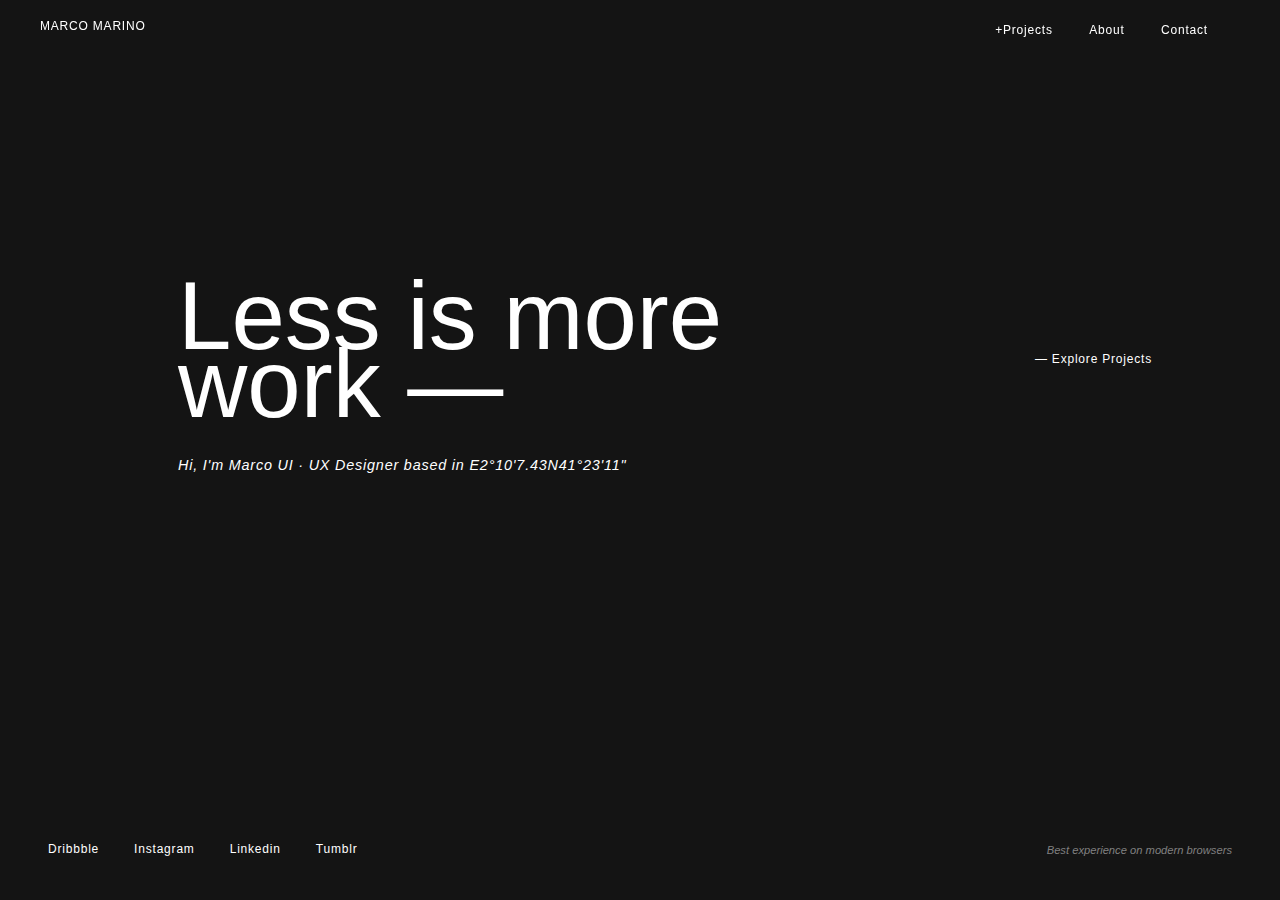
==== commit 3ebef20e: "reveal clonage commit" ====
--- a/index.html
+++ b/index.html
@@ -44,9 +44,8 @@
     </div>
 
     <!-- :::::::::::::::::::::::::::::: CURTAIN IS ANIMATED AT OPENING -->
-    <div class="curtain-frame">
-        <div class="curtain"></div>
-    </div>
+    <div class="curtain"></div>
+    
 
     <!-- :::::::::::::::::::::::::::::: ANIMATION BACKGROUND -->
     <!-- <div class="svg-bg">
@@ -87,11 +86,13 @@
     <!-- ? --------------------------- COMMON PART  -->
     <!-- ::::::::::::::::::::::::::::: FOOTER DISAPPEAR AT MOBILE VIEW -->
     <footer class="footer">
-        <a target="_blank" href="https://dribbble.com/marcomarino">Dribbble</a>
-        <a target="_blank" href="https://www.instagram.com/marcomarino.design/">Instagram</a>
-        <a target="_blank" href="https://www.linkedin.com/in/marcomarinodesign/">Linkedin</a>
-        <a target="_blank" href="https://curiou5.tumblr.com/">Tumblr</a>
-        <p>Best experience on modern browsers</p>
+        <div class="bottom-links">
+            <a target="_blank" href="https://dribbble.com/marcomarino">Dribbble</a>
+            <a target="_blank" href="https://www.instagram.com/marcomarino.design/">Instagram</a>
+            <a target="_blank" href="https://www.linkedin.com/in/marcomarinodesign/">Linkedin</a>
+            <a target="_blank" href="https://curiou5.tumblr.com/">Tumblr</a>
+            <p>Best experience on modern browsers</p>
+        </div>
     </footer>
     
 </body>
--- a/css/styles.min.css
+++ b/css/styles.min.css
@@ -1,2 +1,2 @@
-@import url(//db.onlinewebfonts.com/c/02d8f1743ede250c7c9865f1574d7cc6?family=Circular+Book);a,span{color:white;text-decoration:none;font-size:.75rem;letter-spacing:.05rem}.no-scroll{height:100vh;width:100vw;background-color:#141414;color:white;overflow:hidden}.no-scroll a,.no-scroll span{color:white;text-decoration:none;font-size:.75rem;letter-spacing:.05rem}/*! normalize.css v8.0.1 | MIT License | github.com/necolas/normalize.css */html{line-height:1.15;-webkit-text-size-adjust:100%}body{margin:0}main{display:block}h1{font-size:2em;margin:.67em 0}hr{-webkit-box-sizing:content-box;box-sizing:content-box;height:0;overflow:visible}pre{font-family:monospace, monospace;font-size:1em}a{background-color:transparent}abbr[title]{border-bottom:none;text-decoration:underline;-webkit-text-decoration:underline dotted;text-decoration:underline dotted}b,strong{font-weight:bolder}code,kbd,samp{font-family:monospace, monospace;font-size:1em}small{font-size:80%}sub,sup{font-size:75%;line-height:0;position:relative;vertical-align:baseline}sub{bottom:-.25em}sup{top:-.5em}img{border-style:none}button,input,optgroup,select,textarea{font-family:inherit;font-size:100%;line-height:1.15;margin:0}button,input{overflow:visible}button,select{text-transform:none}button,[type="button"],[type="reset"],[type="submit"]{-webkit-appearance:button}button::-moz-focus-inner,[type="button"]::-moz-focus-inner,[type="reset"]::-moz-focus-inner,[type="submit"]::-moz-focus-inner{border-style:none;padding:0}button:-moz-focusring,[type="button"]:-moz-focusring,[type="reset"]:-moz-focusring,[type="submit"]:-moz-focusring{outline:1px dotted ButtonText}fieldset{padding:.35em .75em .625em}legend{-webkit-box-sizing:border-box;box-sizing:border-box;color:inherit;display:table;max-width:100%;padding:0;white-space:normal}progress{vertical-align:baseline}textarea{overflow:auto}[type="checkbox"],[type="radio"]{-webkit-box-sizing:border-box;box-sizing:border-box;padding:0}[type="number"]::-webkit-inner-spin-button,[type="number"]::-webkit-outer-spin-button{height:auto}[type="search"]{-webkit-appearance:textfield;outline-offset:-2px}[type="search"]::-webkit-search-decoration{-webkit-appearance:none}::-webkit-file-upload-button{-webkit-appearance:button;font:inherit}details{display:block}summary{display:list-item}template{display:none}[hidden]{display:none}html{-webkit-box-sizing:border-box;box-sizing:border-box}*,*:before,*:after{-webkit-box-sizing:inherit;box-sizing:inherit}html{font-family:Circular Book, sans-serif}.curtain-frame{position:absolute;width:100vw;height:100vh;overflow:hidden}.curtain{z-index:4;width:100%;height:100%;background-color:#2c2d2d;‐webkit‐transition:2s all cubic-bezier(0.015, -0.09, 0.975, 0.02),2s;‐moz‐transition:2s all cubic-bezier(0.015, -0.09, 0.975, 0.02),2s;‐ms‐transition:2s all cubic-bezier(0.015, -0.09, 0.975, 0.02),2s;-webkit-transition:2s all cubic-bezier(0.015, -0.09, 0.975, 0.02),2s;transition:2s all cubic-bezier(0.015, -0.09, 0.975, 0.02),2s}.header{height:50px;‐webkit‐transition:.5s all ease-in-out,1s;‐moz‐transition:.5s all ease-in-out,1s;‐ms‐transition:.5s all ease-in-out,1s;-webkit-transition:.5s all ease-in-out,1s;transition:.5s all ease-in-out,1s}.header .main-nav{position:fixed;z-index:2;width:100vw;display:-webkit-box;display:-ms-flexbox;display:flex;-webkit-box-pack:end;-ms-flex-pack:end;justify-content:flex-end;padding:20px 40px}.header .main-nav .logo{margin-right:auto}.header .main-nav a,.header .main-nav span{padding-right:20px;color:white;text-decoration:none;font-size:.75rem;letter-spacing:.05rem;cursor:pointer}.header .main-nav a:not(.logo):hover,.header .main-nav span:hover{text-decoration:line-through}@media screen and (max-width: 1024px){.header .main-nav{background-color:#2c2d2d;-webkit-box-orient:vertical;-webkit-box-direction:normal;-ms-flex-direction:column;flex-direction:column;-webkit-box-align:center;-ms-flex-align:center;align-items:center}.header .main-nav .logo{width:100%;height:50px;text-align:center}.header .main-nav .nav-links{display:-webkit-box;display:-ms-flexbox;display:flex;width:100%;-webkit-box-orient:horizontal;-webkit-box-direction:normal;-ms-flex-flow:row nowrap;flex-flow:row nowrap;-ms-flex-pack:distribute;justify-content:space-around}}.footer{width:100vw;position:absolute;bottom:0;padding:40px;display:-webkit-box;display:-ms-flexbox;display:flex;-webkit-box-pack:start;-ms-flex-pack:start;justify-content:flex-start;-webkit-box-align:center;-ms-flex-align:center;align-items:center;background-color:none}.footer a{padding-right:35px}.footer p{margin-left:auto;color:grey;font-style:italic;font-size:.7rem}@media screen and (max-width: 1024px){.footer{display:none}}.contact{position:fixed;z-index:3;width:600px;height:100vh;display:-webkit-box;display:-ms-flexbox;display:flex;-webkit-box-orient:vertical;-webkit-box-direction:normal;-ms-flex-flow:column nowrap;flex-flow:column nowrap;-webkit-box-pack:start;-ms-flex-pack:start;justify-content:flex-start;background:#141414;color:white;padding:50px;right:0;-webkit-transform:translateX(100%);transform:translateX(100%);‐webkit‐transition:1s all ease-in-out,0s;‐moz‐transition:1s all ease-in-out,0s;‐ms‐transition:1s all ease-in-out,0s;-webkit-transition:1s all ease-in-out,0s;transition:1s all ease-in-out,0s}@media screen and (max-width: 1024px){.contact{width:100vw}}.contact .form-top{display:-webkit-box;display:-ms-flexbox;display:flex;-webkit-box-pack:justify;-ms-flex-pack:justify;justify-content:space-between;-webkit-box-align:center;-ms-flex-align:center;align-items:center;margin-bottom:80px}.contact .form-top h2{margin:0;font-size:2rem}.contact .form-top .cross{cursor:pointer}.contact .form-field{display:-webkit-box;display:-ms-flexbox;display:flex;-webkit-box-orient:vertical;-webkit-box-direction:normal;-ms-flex-flow:column nowrap;flex-flow:column nowrap}.contact .form-field .form-names{display:-webkit-box;display:-ms-flexbox;display:flex}.contact .form-field .form-names [placeholder="First name"]{margin-right:10px}.contact .form-field input,.contact .form-field textarea{width:100%;margin:10px 0;background-color:#2c2d2d;border:none;border-radius:2px;padding:15px 10px}.contact .form-field textarea{height:200px}.contact .form-bottom{margin:20px 0}.contact button{background-color:#141414;border:1px solid white;color:white;padding:15px}.contact a{color:white;margin-left:20px}.splash{z-index:1;display:-webkit-box;display:-ms-flexbox;display:flex;-webkit-box-align:center;-ms-flex-align:center;align-items:center;-webkit-box-pack:justify;-ms-flex-pack:justify;justify-content:space-between;margin:0 auto;height:80%;width:80%;-webkit-transform:translateY(100%);transform:translateY(100%);‐webkit‐transition:.5s all ease-in-out,1s;‐moz‐transition:.5s all ease-in-out,1s;‐ms‐transition:.5s all ease-in-out,1s;-webkit-transition:.5s all ease-in-out,1s;transition:.5s all ease-in-out,1s}.splash .splash-title{padding-left:50px;max-width:60%}.splash .splash-title h1{font-size:6rem;font-weight:300;line-height:4.2rem;margin:0}.splash .splash-title p{font-style:italic;font-size:0.9rem;letter-spacing:.05rem;margin-top:40px}.splash a{margin-left:auto}@media screen and (max-width: 1024px){.splash .splash-title{max-width:100%;padding-left:0}.splash a{display:none}}
+@import url(//db.onlinewebfonts.com/c/02d8f1743ede250c7c9865f1574d7cc6?family=Circular+Book);body{position:static;height:100%}body.no-scroll{height:100vh;width:100vw;background-color:#141414;color:white;overflow:hidden}body.no-scroll a,body.no-scroll span{color:white;text-decoration:none;font-size:.75rem;letter-spacing:.05rem}body a,body span{color:white;text-decoration:none;font-size:.75rem;letter-spacing:.05rem}body img{width:100%}/*! normalize.css v8.0.1 | MIT License | github.com/necolas/normalize.css */html{line-height:1.15;-webkit-text-size-adjust:100%}body{margin:0}main{display:block}h1{font-size:2em;margin:.67em 0}hr{-webkit-box-sizing:content-box;box-sizing:content-box;height:0;overflow:visible}pre{font-family:monospace, monospace;font-size:1em}a{background-color:transparent}abbr[title]{border-bottom:none;text-decoration:underline;-webkit-text-decoration:underline dotted;text-decoration:underline dotted}b,strong{font-weight:bolder}code,kbd,samp{font-family:monospace, monospace;font-size:1em}small{font-size:80%}sub,sup{font-size:75%;line-height:0;position:relative;vertical-align:baseline}sub{bottom:-.25em}sup{top:-.5em}img{border-style:none}button,input,optgroup,select,textarea{font-family:inherit;font-size:100%;line-height:1.15;margin:0}button,input{overflow:visible}button,select{text-transform:none}button,[type="button"],[type="reset"],[type="submit"]{-webkit-appearance:button}button::-moz-focus-inner,[type="button"]::-moz-focus-inner,[type="reset"]::-moz-focus-inner,[type="submit"]::-moz-focus-inner{border-style:none;padding:0}button:-moz-focusring,[type="button"]:-moz-focusring,[type="reset"]:-moz-focusring,[type="submit"]:-moz-focusring{outline:1px dotted ButtonText}fieldset{padding:.35em .75em .625em}legend{-webkit-box-sizing:border-box;box-sizing:border-box;color:inherit;display:table;max-width:100%;padding:0;white-space:normal}progress{vertical-align:baseline}textarea{overflow:auto}[type="checkbox"],[type="radio"]{-webkit-box-sizing:border-box;box-sizing:border-box;padding:0}[type="number"]::-webkit-inner-spin-button,[type="number"]::-webkit-outer-spin-button{height:auto}[type="search"]{-webkit-appearance:textfield;outline-offset:-2px}[type="search"]::-webkit-search-decoration{-webkit-appearance:none}::-webkit-file-upload-button{-webkit-appearance:button;font:inherit}details{display:block}summary{display:list-item}template{display:none}[hidden]{display:none}html{-webkit-box-sizing:border-box;box-sizing:border-box}*,*:before,*:after{-webkit-box-sizing:inherit;box-sizing:inherit}html{font-family:Circular Book, sans-serif}.curtain{position:absolute;top:0;z-index:2;width:100vw;height:100vh;background-color:#2c2d2d;‐webkit‐transition:2s all cubic-bezier(0.015, -0.09, 0.975, 0.02),2s;‐moz‐transition:2s all cubic-bezier(0.015, -0.09, 0.975, 0.02),2s;‐ms‐transition:2s all cubic-bezier(0.015, -0.09, 0.975, 0.02),2s;-webkit-transition:2s all cubic-bezier(0.015, -0.09, 0.975, 0.02),2s;transition:2s all cubic-bezier(0.015, -0.09, 0.975, 0.02),2s}.main-nav{width:100vw;display:-webkit-box;display:-ms-flexbox;display:flex;-webkit-box-pack:end;-ms-flex-pack:end;justify-content:flex-end;padding:20px 40px}.main-nav .logo{margin-right:auto}.main-nav a,.main-nav span{padding-right:2rem;color:white;text-decoration:none;font-size:.75rem;letter-spacing:.05rem;cursor:pointer}.main-nav a:not(.logo):hover,.main-nav span:hover{text-decoration:line-through}@media screen and (max-width: 1024px){.main-nav{background-color:#2c2d2d;-webkit-box-orient:vertical;-webkit-box-direction:normal;-ms-flex-direction:column;flex-direction:column;-webkit-box-align:center;-ms-flex-align:center;align-items:center}.main-nav .logo{width:100%;height:50px;text-align:center}.main-nav .nav-links{display:-webkit-box;display:-ms-flexbox;display:flex;width:100%;-webkit-box-orient:horizontal;-webkit-box-direction:normal;-ms-flex-flow:row nowrap;flex-flow:row nowrap;-ms-flex-pack:distribute;justify-content:space-around}}.project-nav a,.project-nav span{color:black}@media screen and (max-width: 1024px){.project-nav{background-color:white}}.header{position:fixed;z-index:1;top:0;‐webkit‐transition:.5s all ease-in-out,1s;‐moz‐transition:.5s all ease-in-out,1s;‐ms‐transition:.5s all ease-in-out,1s;-webkit-transition:.5s all ease-in-out,1s;transition:.5s all ease-in-out,1s;-webkit-transform:translateY(-100%);transform:translateY(-100%)}.footer{width:100vw;position:absolute;bottom:0;display:-webkit-box;display:-ms-flexbox;display:flex;-webkit-box-orient:vertical;-webkit-box-direction:normal;-ms-flex-flow:column nowrap;flex-flow:column nowrap;-webkit-box-pack:justify;-ms-flex-pack:justify;justify-content:space-between;background-color:none;padding:4rem 3rem 2rem}.footer .bottom-links{width:100%;display:-webkit-box;display:-ms-flexbox;display:flex;-webkit-box-pack:start;-ms-flex-pack:start;justify-content:flex-start;-webkit-box-align:center;-ms-flex-align:center;align-items:center}.footer .bottom-links a{padding-right:35px}.footer .bottom-links p{margin-left:auto;color:grey;font-style:italic;font-size:.7rem}@media screen and (max-width: 1024px){.footer .bottom-links{display:none}}.project-footer{height:25rem;background:#141414}@media screen and (max-width: 1024px){.project-footer{height:20rem}}.project-footer .next-project{display:-webkit-box;display:-ms-flexbox;display:flex;-webkit-box-pack:justify;-ms-flex-pack:justify;justify-content:space-between;-webkit-box-align:center;-ms-flex-align:center;align-items:center;color:white;width:100%}.project-footer .next-project h2{font-size:4rem;margin:0}.project-footer .next-project p{margin-bottom:5px;text-transform:uppercase;font-weight:100;font-size:.8rem;letter-spacing:.1rem}.project-footer .next-project .arrow-box{width:3rem}.contact{position:fixed;z-index:2;width:600px;height:100vh;display:-webkit-box;display:-ms-flexbox;display:flex;-webkit-box-orient:vertical;-webkit-box-direction:normal;-ms-flex-flow:column nowrap;flex-flow:column nowrap;-webkit-box-pack:start;-ms-flex-pack:start;justify-content:flex-start;background:#141414;color:white;padding:50px;right:0;-webkit-transform:translateX(100%);transform:translateX(100%);‐webkit‐transition:1s all ease-in-out,0s;‐moz‐transition:1s all ease-in-out,0s;‐ms‐transition:1s all ease-in-out,0s;-webkit-transition:1s all ease-in-out,0s;transition:1s all ease-in-out,0s}@media screen and (max-width: 1024px){.contact{width:100vw}}.contact .form-top{display:-webkit-box;display:-ms-flexbox;display:flex;-webkit-box-pack:justify;-ms-flex-pack:justify;justify-content:space-between;-webkit-box-align:center;-ms-flex-align:center;align-items:center;margin-bottom:80px}.contact .form-top h2{margin:0;font-size:2rem}.contact .form-top .cross{cursor:pointer}.contact .form-field{display:-webkit-box;display:-ms-flexbox;display:flex;-webkit-box-orient:vertical;-webkit-box-direction:normal;-ms-flex-flow:column nowrap;flex-flow:column nowrap}.contact .form-field .form-names{display:-webkit-box;display:-ms-flexbox;display:flex}.contact .form-field .form-names [placeholder="First name"]{margin-right:10px}.contact .form-field input,.contact .form-field textarea{width:100%;margin:10px 0;background-color:#2c2d2d;border:none;border-radius:2px;padding:15px 10px}.contact .form-field textarea{height:200px}.contact .form-bottom{margin:20px 0}.contact button{background-color:#141414;border:1px solid white;color:white;padding:15px}.contact a{color:white;margin-left:20px}.swiper-container{width:50vw;height:80vh}.swiper-slide{text-align:center;font-size:18px;background:#fff;display:-webkit-box;display:-ms-flexbox;display:flex;-webkit-box-pack:center;-ms-flex-pack:center;justify-content:center;-webkit-box-align:center;-ms-flex-align:center;align-items:center}.splash{display:-webkit-box;display:-ms-flexbox;display:flex;-webkit-box-align:center;-ms-flex-align:center;align-items:center;-webkit-box-pack:justify;-ms-flex-pack:justify;justify-content:space-between;margin:0 auto;height:80%;width:80%;-webkit-transform:translateY(100%);transform:translateY(100%);‐webkit‐transition:.5s all ease-in-out,1s;‐moz‐transition:.5s all ease-in-out,1s;‐ms‐transition:.5s all ease-in-out,1s;-webkit-transition:.5s all ease-in-out,1s;transition:.5s all ease-in-out,1s}.splash .splash-title{margin-top:50px;padding-left:50px;max-width:60%}.splash .splash-title h1{font-size:6rem;font-weight:300;line-height:4.2rem;margin:0}.splash .splash-title p{font-style:italic;font-size:0.9rem;letter-spacing:.05rem;margin-top:40px}.splash a{margin-left:auto}@media screen and (max-width: 1024px){.splash .splash-title{max-width:100%;padding-left:0}.splash a{display:none}}.projects-panel{position:absolute;width:100vw;height:100vh;display:-webkit-box;display:-ms-flexbox;display:flex}.projects-panel div{display:-webkit-box;display:-ms-flexbox;display:flex;-webkit-box-pack:center;-ms-flex-pack:center;justify-content:center;-webkit-box-align:center;-ms-flex-align:center;align-items:center;width:100%;text-align:center;background:none}.projects-panel .anabelle:hover{background:url(/img/cover_anabelle.jpg) center/cover}.projects-panel .decathlon:hover{background:url(/img/cover_decathlon.png) center/cover}.projects-panel .evento:hover{background:url(/img/cover_eventoxtra.jpg) center/cover}.projects-panel .flako:hover{background:url(/img/cover_elflako.jpg) center/cover}.projects-panel .project-bg::after{content:'';position:absolute;left:0;top:0;background-color:#000;-webkit-transition:5s all ease-in-out;transition:5s all ease-in-out}.projects-panel .project-bg::after:hover{visibility:hidden}.projects-panel h2{font-size:2rem;margin:0;text-shadow:0 0 0.1rem rgba(0,0,0,0.1)}.projects-panel p{font-size:0.6rem;letter-spacing:.1rem;margin:.3rem 0 0;text-shadow:0 0 0.1rem rgba(0,0,0,0.1)}.project-body{position:relative;overflow-x:hidden}.project-page{position:relative;width:100vw;height:300vh;background-color:white;margin-top:100vh;display:-webkit-box;display:-ms-flexbox;display:flex}.project-page .hero{position:fixed;z-index:-1;top:0;left:0;width:100vw;height:100vh;background-position:center;background-size:cover;display:-webkit-box;display:-ms-flexbox;display:flex;-webkit-box-pack:center;-ms-flex-pack:center;justify-content:center;-webkit-box-align:center;-ms-flex-align:center;align-items:center;-webkit-box-orient:vertical;-webkit-box-direction:normal;-ms-flex-flow:column;flex-flow:column;color:white}.project-page .hero h1{font-size:6rem;font-weight:400;margin:0}.project-page .hero p{margin:-1rem 0 0;letter-spacing:.2rem;font-size:.8rem}@media screen and (max-width: 1024px){.project-page .hero{height:500px;margin-top:120px}}.project-page .project-wrap{width:100%;margin-top:100px;display:-webkit-box;display:-ms-flexbox;display:flex;-webkit-box-orient:vertical;-webkit-box-direction:normal;-ms-flex-flow:column;flex-flow:column;-webkit-box-align:center;-ms-flex-align:center;align-items:center}.project-page .project-wrap section{width:1000px}@media screen and (max-width: 1024px){.project-page .project-wrap section{width:100%;padding:10px}}.project-page .project-wrap section.description{width:800px}@media screen and (max-width: 1024px){.project-page .project-wrap section.description{width:80%}}.project-page .project-wrap section h3{color:grey;font-size:.9rem;letter-spacing:.2rem}.project-page .project-wrap section p{color:#2c2d2d;font-size:0.98rem;line-height:2rem;margin:2rem 0}.project-page .project-wrap section .thumb-frame{border-radius:10px;margin:10px;background-position:center;background-size:contain}.anabelle-hero{background-image:url(/img/cover_anabelle.jpg)}.an-thumb-1{background-image:url(/img/Anabelle_thumb_1.jpg);width:600px;height:500px}.an-thumb-2{background-image:url(/img/Anabelle_thumb_2.jpg);width:300px;height:500px}.an-thumb-3{background-image:url(/img/Anabelle_thumb_3.png)}.an-thumb-4{background-image:url(/img/Anabelle_thumb_4-bgColor=#edbdb3.svg)}.an-thumb-5{background-image:url(/img/Anabelle_thumb_5.jpg)}
 /*# sourceMappingURL=styles.min.css.map */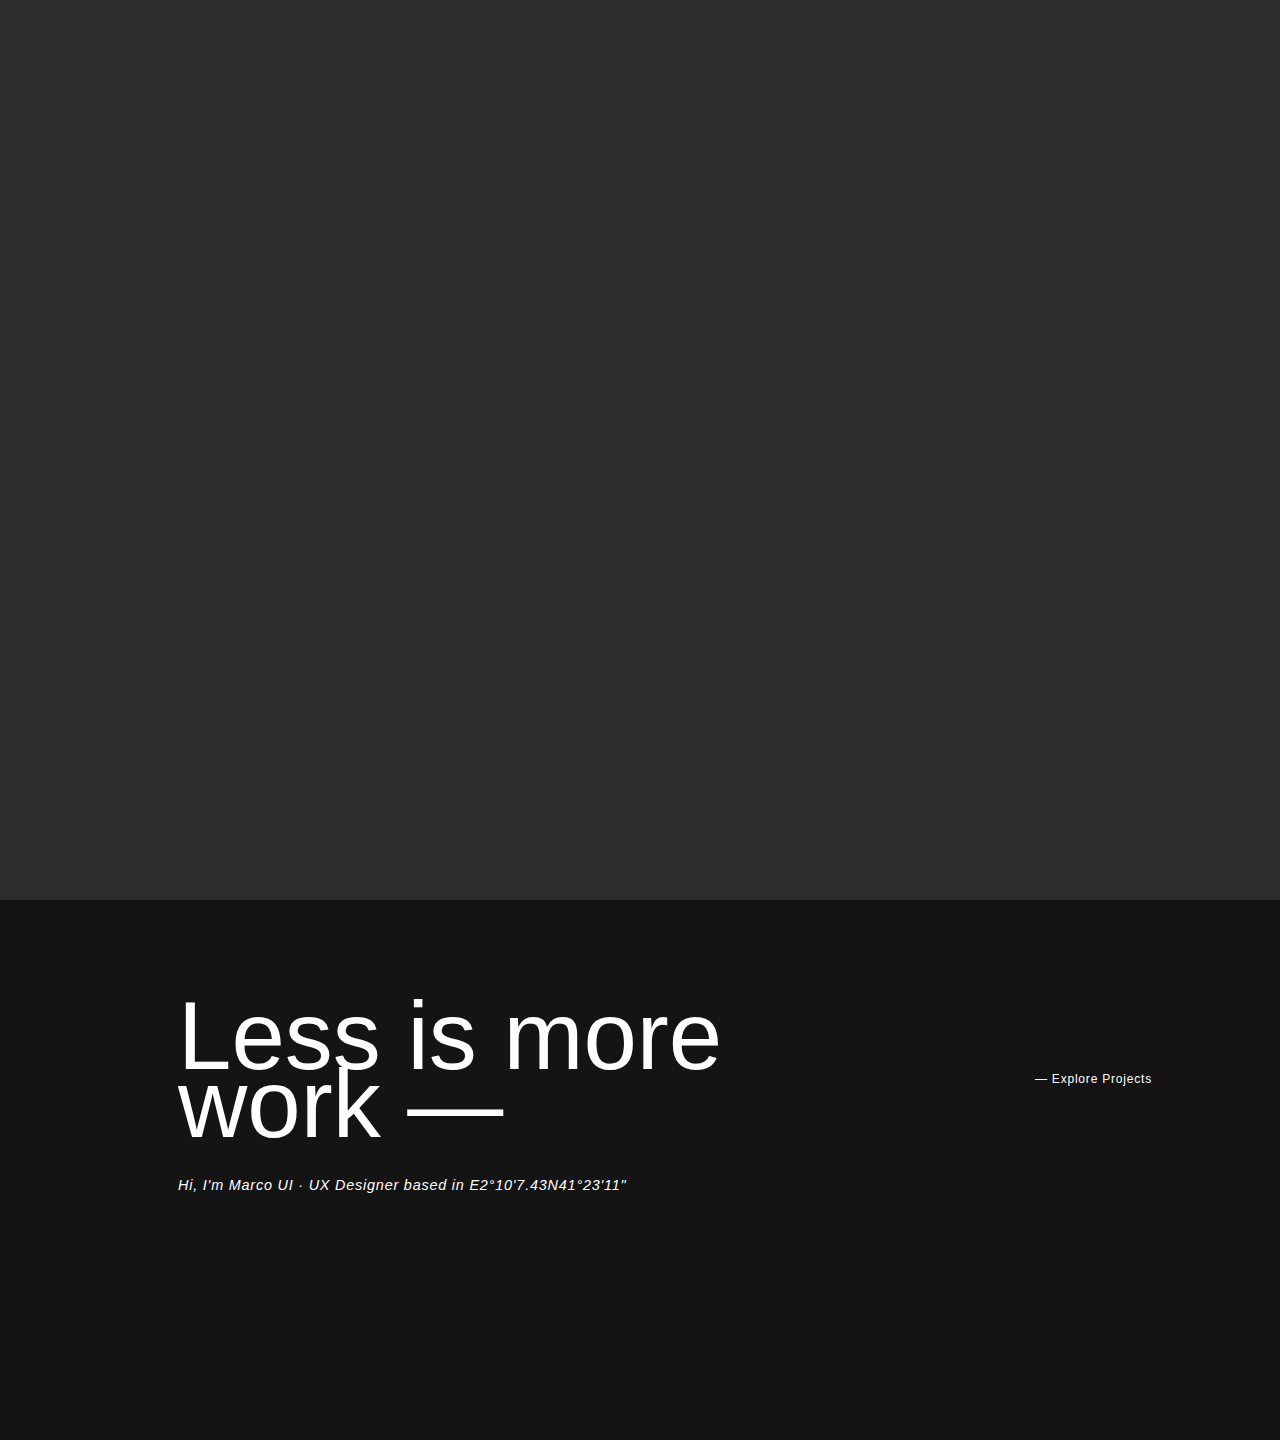
==== commit 861517cb: "commit with commit of reveal folder" ====
--- a/index.html
+++ b/index.html
@@ -45,7 +45,6 @@
 
     <!-- :::::::::::::::::::::::::::::: CURTAIN IS ANIMATED AT OPENING -->
     <div class="curtain"></div>
-    
 
     <!-- :::::::::::::::::::::::::::::: ANIMATION BACKGROUND -->
     <!-- <div class="svg-bg">
@@ -94,7 +93,7 @@
             <p>Best experience on modern browsers</p>
         </div>
     </footer>
-    
+
 </body>
 <script src="js/scripts.js"></script>
 
--- a/css/styles.min.css
+++ b/css/styles.min.css
@@ -1,2 +1,2 @@
-@import url(//db.onlinewebfonts.com/c/02d8f1743ede250c7c9865f1574d7cc6?family=Circular+Book);body{position:static;height:100%}body.no-scroll{height:100vh;width:100vw;background-color:#141414;color:white;overflow:hidden}body.no-scroll a,body.no-scroll span{color:white;text-decoration:none;font-size:.75rem;letter-spacing:.05rem}body a,body span{color:white;text-decoration:none;font-size:.75rem;letter-spacing:.05rem}body img{width:100%}/*! normalize.css v8.0.1 | MIT License | github.com/necolas/normalize.css */html{line-height:1.15;-webkit-text-size-adjust:100%}body{margin:0}main{display:block}h1{font-size:2em;margin:.67em 0}hr{-webkit-box-sizing:content-box;box-sizing:content-box;height:0;overflow:visible}pre{font-family:monospace, monospace;font-size:1em}a{background-color:transparent}abbr[title]{border-bottom:none;text-decoration:underline;-webkit-text-decoration:underline dotted;text-decoration:underline dotted}b,strong{font-weight:bolder}code,kbd,samp{font-family:monospace, monospace;font-size:1em}small{font-size:80%}sub,sup{font-size:75%;line-height:0;position:relative;vertical-align:baseline}sub{bottom:-.25em}sup{top:-.5em}img{border-style:none}button,input,optgroup,select,textarea{font-family:inherit;font-size:100%;line-height:1.15;margin:0}button,input{overflow:visible}button,select{text-transform:none}button,[type="button"],[type="reset"],[type="submit"]{-webkit-appearance:button}button::-moz-focus-inner,[type="button"]::-moz-focus-inner,[type="reset"]::-moz-focus-inner,[type="submit"]::-moz-focus-inner{border-style:none;padding:0}button:-moz-focusring,[type="button"]:-moz-focusring,[type="reset"]:-moz-focusring,[type="submit"]:-moz-focusring{outline:1px dotted ButtonText}fieldset{padding:.35em .75em .625em}legend{-webkit-box-sizing:border-box;box-sizing:border-box;color:inherit;display:table;max-width:100%;padding:0;white-space:normal}progress{vertical-align:baseline}textarea{overflow:auto}[type="checkbox"],[type="radio"]{-webkit-box-sizing:border-box;box-sizing:border-box;padding:0}[type="number"]::-webkit-inner-spin-button,[type="number"]::-webkit-outer-spin-button{height:auto}[type="search"]{-webkit-appearance:textfield;outline-offset:-2px}[type="search"]::-webkit-search-decoration{-webkit-appearance:none}::-webkit-file-upload-button{-webkit-appearance:button;font:inherit}details{display:block}summary{display:list-item}template{display:none}[hidden]{display:none}html{-webkit-box-sizing:border-box;box-sizing:border-box}*,*:before,*:after{-webkit-box-sizing:inherit;box-sizing:inherit}html{font-family:Circular Book, sans-serif}.curtain{position:absolute;top:0;z-index:2;width:100vw;height:100vh;background-color:#2c2d2d;‐webkit‐transition:2s all cubic-bezier(0.015, -0.09, 0.975, 0.02),2s;‐moz‐transition:2s all cubic-bezier(0.015, -0.09, 0.975, 0.02),2s;‐ms‐transition:2s all cubic-bezier(0.015, -0.09, 0.975, 0.02),2s;-webkit-transition:2s all cubic-bezier(0.015, -0.09, 0.975, 0.02),2s;transition:2s all cubic-bezier(0.015, -0.09, 0.975, 0.02),2s}.main-nav{width:100vw;display:-webkit-box;display:-ms-flexbox;display:flex;-webkit-box-pack:end;-ms-flex-pack:end;justify-content:flex-end;padding:20px 40px}.main-nav .logo{margin-right:auto}.main-nav a,.main-nav span{padding-right:2rem;color:white;text-decoration:none;font-size:.75rem;letter-spacing:.05rem;cursor:pointer}.main-nav a:not(.logo):hover,.main-nav span:hover{text-decoration:line-through}@media screen and (max-width: 1024px){.main-nav{background-color:#2c2d2d;-webkit-box-orient:vertical;-webkit-box-direction:normal;-ms-flex-direction:column;flex-direction:column;-webkit-box-align:center;-ms-flex-align:center;align-items:center}.main-nav .logo{width:100%;height:50px;text-align:center}.main-nav .nav-links{display:-webkit-box;display:-ms-flexbox;display:flex;width:100%;-webkit-box-orient:horizontal;-webkit-box-direction:normal;-ms-flex-flow:row nowrap;flex-flow:row nowrap;-ms-flex-pack:distribute;justify-content:space-around}}.project-nav a,.project-nav span{color:black}@media screen and (max-width: 1024px){.project-nav{background-color:white}}.header{position:fixed;z-index:1;top:0;‐webkit‐transition:.5s all ease-in-out,1s;‐moz‐transition:.5s all ease-in-out,1s;‐ms‐transition:.5s all ease-in-out,1s;-webkit-transition:.5s all ease-in-out,1s;transition:.5s all ease-in-out,1s;-webkit-transform:translateY(-100%);transform:translateY(-100%)}.footer{width:100vw;position:absolute;bottom:0;display:-webkit-box;display:-ms-flexbox;display:flex;-webkit-box-orient:vertical;-webkit-box-direction:normal;-ms-flex-flow:column nowrap;flex-flow:column nowrap;-webkit-box-pack:justify;-ms-flex-pack:justify;justify-content:space-between;background-color:none;padding:4rem 3rem 2rem}.footer .bottom-links{width:100%;display:-webkit-box;display:-ms-flexbox;display:flex;-webkit-box-pack:start;-ms-flex-pack:start;justify-content:flex-start;-webkit-box-align:center;-ms-flex-align:center;align-items:center}.footer .bottom-links a{padding-right:35px}.footer .bottom-links p{margin-left:auto;color:grey;font-style:italic;font-size:.7rem}@media screen and (max-width: 1024px){.footer .bottom-links{display:none}}.project-footer{height:25rem;background:#141414}@media screen and (max-width: 1024px){.project-footer{height:20rem}}.project-footer .next-project{display:-webkit-box;display:-ms-flexbox;display:flex;-webkit-box-pack:justify;-ms-flex-pack:justify;justify-content:space-between;-webkit-box-align:center;-ms-flex-align:center;align-items:center;color:white;width:100%}.project-footer .next-project h2{font-size:4rem;margin:0}.project-footer .next-project p{margin-bottom:5px;text-transform:uppercase;font-weight:100;font-size:.8rem;letter-spacing:.1rem}.project-footer .next-project .arrow-box{width:3rem}.contact{position:fixed;z-index:2;width:600px;height:100vh;display:-webkit-box;display:-ms-flexbox;display:flex;-webkit-box-orient:vertical;-webkit-box-direction:normal;-ms-flex-flow:column nowrap;flex-flow:column nowrap;-webkit-box-pack:start;-ms-flex-pack:start;justify-content:flex-start;background:#141414;color:white;padding:50px;right:0;-webkit-transform:translateX(100%);transform:translateX(100%);‐webkit‐transition:1s all ease-in-out,0s;‐moz‐transition:1s all ease-in-out,0s;‐ms‐transition:1s all ease-in-out,0s;-webkit-transition:1s all ease-in-out,0s;transition:1s all ease-in-out,0s}@media screen and (max-width: 1024px){.contact{width:100vw}}.contact .form-top{display:-webkit-box;display:-ms-flexbox;display:flex;-webkit-box-pack:justify;-ms-flex-pack:justify;justify-content:space-between;-webkit-box-align:center;-ms-flex-align:center;align-items:center;margin-bottom:80px}.contact .form-top h2{margin:0;font-size:2rem}.contact .form-top .cross{cursor:pointer}.contact .form-field{display:-webkit-box;display:-ms-flexbox;display:flex;-webkit-box-orient:vertical;-webkit-box-direction:normal;-ms-flex-flow:column nowrap;flex-flow:column nowrap}.contact .form-field .form-names{display:-webkit-box;display:-ms-flexbox;display:flex}.contact .form-field .form-names [placeholder="First name"]{margin-right:10px}.contact .form-field input,.contact .form-field textarea{width:100%;margin:10px 0;background-color:#2c2d2d;border:none;border-radius:2px;padding:15px 10px}.contact .form-field textarea{height:200px}.contact .form-bottom{margin:20px 0}.contact button{background-color:#141414;border:1px solid white;color:white;padding:15px}.contact a{color:white;margin-left:20px}.swiper-container{width:50vw;height:80vh}.swiper-slide{text-align:center;font-size:18px;background:#fff;display:-webkit-box;display:-ms-flexbox;display:flex;-webkit-box-pack:center;-ms-flex-pack:center;justify-content:center;-webkit-box-align:center;-ms-flex-align:center;align-items:center}.splash{display:-webkit-box;display:-ms-flexbox;display:flex;-webkit-box-align:center;-ms-flex-align:center;align-items:center;-webkit-box-pack:justify;-ms-flex-pack:justify;justify-content:space-between;margin:0 auto;height:80%;width:80%;-webkit-transform:translateY(100%);transform:translateY(100%);‐webkit‐transition:.5s all ease-in-out,1s;‐moz‐transition:.5s all ease-in-out,1s;‐ms‐transition:.5s all ease-in-out,1s;-webkit-transition:.5s all ease-in-out,1s;transition:.5s all ease-in-out,1s}.splash .splash-title{margin-top:50px;padding-left:50px;max-width:60%}.splash .splash-title h1{font-size:6rem;font-weight:300;line-height:4.2rem;margin:0}.splash .splash-title p{font-style:italic;font-size:0.9rem;letter-spacing:.05rem;margin-top:40px}.splash a{margin-left:auto}@media screen and (max-width: 1024px){.splash .splash-title{max-width:100%;padding-left:0}.splash a{display:none}}.projects-panel{position:absolute;width:100vw;height:100vh;display:-webkit-box;display:-ms-flexbox;display:flex}.projects-panel div{display:-webkit-box;display:-ms-flexbox;display:flex;-webkit-box-pack:center;-ms-flex-pack:center;justify-content:center;-webkit-box-align:center;-ms-flex-align:center;align-items:center;width:100%;text-align:center;background:none}.projects-panel .anabelle:hover{background:url(/img/cover_anabelle.jpg) center/cover}.projects-panel .decathlon:hover{background:url(/img/cover_decathlon.png) center/cover}.projects-panel .evento:hover{background:url(/img/cover_eventoxtra.jpg) center/cover}.projects-panel .flako:hover{background:url(/img/cover_elflako.jpg) center/cover}.projects-panel .project-bg::after{content:'';position:absolute;left:0;top:0;background-color:#000;-webkit-transition:5s all ease-in-out;transition:5s all ease-in-out}.projects-panel .project-bg::after:hover{visibility:hidden}.projects-panel h2{font-size:2rem;margin:0;text-shadow:0 0 0.1rem rgba(0,0,0,0.1)}.projects-panel p{font-size:0.6rem;letter-spacing:.1rem;margin:.3rem 0 0;text-shadow:0 0 0.1rem rgba(0,0,0,0.1)}.project-body{position:relative;overflow-x:hidden}.project-page{position:relative;width:100vw;height:300vh;background-color:white;margin-top:100vh;display:-webkit-box;display:-ms-flexbox;display:flex}.project-page .hero{position:fixed;z-index:-1;top:0;left:0;width:100vw;height:100vh;background-position:center;background-size:cover;display:-webkit-box;display:-ms-flexbox;display:flex;-webkit-box-pack:center;-ms-flex-pack:center;justify-content:center;-webkit-box-align:center;-ms-flex-align:center;align-items:center;-webkit-box-orient:vertical;-webkit-box-direction:normal;-ms-flex-flow:column;flex-flow:column;color:white}.project-page .hero h1{font-size:6rem;font-weight:400;margin:0}.project-page .hero p{margin:-1rem 0 0;letter-spacing:.2rem;font-size:.8rem}@media screen and (max-width: 1024px){.project-page .hero{height:500px;margin-top:120px}}.project-page .project-wrap{width:100%;margin-top:100px;display:-webkit-box;display:-ms-flexbox;display:flex;-webkit-box-orient:vertical;-webkit-box-direction:normal;-ms-flex-flow:column;flex-flow:column;-webkit-box-align:center;-ms-flex-align:center;align-items:center}.project-page .project-wrap section{width:1000px}@media screen and (max-width: 1024px){.project-page .project-wrap section{width:100%;padding:10px}}.project-page .project-wrap section.description{width:800px}@media screen and (max-width: 1024px){.project-page .project-wrap section.description{width:80%}}.project-page .project-wrap section h3{color:grey;font-size:.9rem;letter-spacing:.2rem}.project-page .project-wrap section p{color:#2c2d2d;font-size:0.98rem;line-height:2rem;margin:2rem 0}.project-page .project-wrap section .thumb-frame{border-radius:10px;margin:10px;background-position:center;background-size:contain}.anabelle-hero{background-image:url(/img/cover_anabelle.jpg)}.an-thumb-1{background-image:url(/img/Anabelle_thumb_1.jpg);width:600px;height:500px}.an-thumb-2{background-image:url(/img/Anabelle_thumb_2.jpg);width:300px;height:500px}.an-thumb-3{background-image:url(/img/Anabelle_thumb_3.png)}.an-thumb-4{background-image:url(/img/Anabelle_thumb_4-bgColor=#edbdb3.svg)}.an-thumb-5{background-image:url(/img/Anabelle_thumb_5.jpg)}
+@import url(//db.onlinewebfonts.com/c/02d8f1743ede250c7c9865f1574d7cc6?family=Circular+Book);body{position:static;height:100%}body.no-scroll{height:100vh;width:100vw;background-color:#141414;color:white;overflow:hidden}body.no-scroll a,body.no-scroll span{color:white;text-decoration:none;font-size:.75rem;letter-spacing:.05rem}body a,body span{color:white;text-decoration:none;font-size:.75rem;letter-spacing:.05rem}body img{width:100%}/*! normalize.css v8.0.1 | MIT License | github.com/necolas/normalize.css */html{line-height:1.15;-webkit-text-size-adjust:100%}body{margin:0}main{display:block}h1{font-size:2em;margin:.67em 0}hr{-webkit-box-sizing:content-box;box-sizing:content-box;height:0;overflow:visible}pre{font-family:monospace, monospace;font-size:1em}a{background-color:transparent}abbr[title]{border-bottom:none;text-decoration:underline;-webkit-text-decoration:underline dotted;text-decoration:underline dotted}b,strong{font-weight:bolder}code,kbd,samp{font-family:monospace, monospace;font-size:1em}small{font-size:80%}sub,sup{font-size:75%;line-height:0;position:relative;vertical-align:baseline}sub{bottom:-.25em}sup{top:-.5em}img{border-style:none}button,input,optgroup,select,textarea{font-family:inherit;font-size:100%;line-height:1.15;margin:0}button,input{overflow:visible}button,select{text-transform:none}button,[type="button"],[type="reset"],[type="submit"]{-webkit-appearance:button}button::-moz-focus-inner,[type="button"]::-moz-focus-inner,[type="reset"]::-moz-focus-inner,[type="submit"]::-moz-focus-inner{border-style:none;padding:0}button:-moz-focusring,[type="button"]:-moz-focusring,[type="reset"]:-moz-focusring,[type="submit"]:-moz-focusring{outline:1px dotted ButtonText}fieldset{padding:.35em .75em .625em}legend{-webkit-box-sizing:border-box;box-sizing:border-box;color:inherit;display:table;max-width:100%;padding:0;white-space:normal}progress{vertical-align:baseline}textarea{overflow:auto}[type="checkbox"],[type="radio"]{-webkit-box-sizing:border-box;box-sizing:border-box;padding:0}[type="number"]::-webkit-inner-spin-button,[type="number"]::-webkit-outer-spin-button{height:auto}[type="search"]{-webkit-appearance:textfield;outline-offset:-2px}[type="search"]::-webkit-search-decoration{-webkit-appearance:none}::-webkit-file-upload-button{-webkit-appearance:button;font:inherit}details{display:block}summary{display:list-item}template{display:none}[hidden]{display:none}html{-webkit-box-sizing:border-box;box-sizing:border-box}*,*:before,*:after{-webkit-box-sizing:inherit;box-sizing:inherit}html{font-family:Circular Book, sans-serif}.curtain{position:absolute;top:0;z-index:2;width:100vw;height:100vh;background-color:#2c2d2d;‐webkit‐transition:2s all cubic-bezier(0.015, -0.09, 0.975, 0.02),2s;‐moz‐transition:2s all cubic-bezier(0.015, -0.09, 0.975, 0.02),2s;‐ms‐transition:2s all cubic-bezier(0.015, -0.09, 0.975, 0.02),2s;-webkit-transition:2s all cubic-bezier(0.015, -0.09, 0.975, 0.02),2s;transition:2s all cubic-bezier(0.015, -0.09, 0.975, 0.02),2s}.main-nav{width:100vw;display:-webkit-box;display:-ms-flexbox;display:flex;-webkit-box-pack:end;-ms-flex-pack:end;justify-content:flex-end;padding:20px 40px}.main-nav .logo{margin-right:auto}.main-nav a,.main-nav span{padding-right:2rem;color:white;text-decoration:none;font-size:.75rem;letter-spacing:.05rem;cursor:pointer}.main-nav a:not(.logo):hover,.main-nav span:hover{text-decoration:line-through}@media screen and (max-width: 1024px){.main-nav{background-color:#2c2d2d;-webkit-box-orient:vertical;-webkit-box-direction:normal;-ms-flex-direction:column;flex-direction:column;-webkit-box-align:center;-ms-flex-align:center;align-items:center}.main-nav .logo{width:100%;height:50px;text-align:center}.main-nav .nav-links{display:-webkit-box;display:-ms-flexbox;display:flex;width:100%;-webkit-box-orient:horizontal;-webkit-box-direction:normal;-ms-flex-flow:row nowrap;flex-flow:row nowrap;-ms-flex-pack:distribute;justify-content:space-around}}.project-nav a,.project-nav span{color:black}@media screen and (max-width: 1024px){.project-nav{background-color:white}}.header{position:fixed;z-index:1;top:0;‐webkit‐transition:.5s all ease-in-out,1s;‐moz‐transition:.5s all ease-in-out,1s;‐ms‐transition:.5s all ease-in-out,1s;-webkit-transition:.5s all ease-in-out,1s;transition:.5s all ease-in-out,1s;-webkit-transform:translateY(-100%);transform:translateY(-100%)}.footer{width:100vw;position:absolute;bottom:0;display:-webkit-box;display:-ms-flexbox;display:flex;-webkit-box-orient:vertical;-webkit-box-direction:normal;-ms-flex-flow:column nowrap;flex-flow:column nowrap;-webkit-box-pack:justify;-ms-flex-pack:justify;justify-content:space-between;background-color:none;padding:4rem 3rem 2rem}.footer .bottom-links{width:100%;display:-webkit-box;display:-ms-flexbox;display:flex;-webkit-box-pack:start;-ms-flex-pack:start;justify-content:flex-start;-webkit-box-align:center;-ms-flex-align:center;align-items:center}.footer .bottom-links a{padding-right:35px}.footer .bottom-links p{margin-left:auto;color:grey;font-style:italic;font-size:.7rem}@media screen and (max-width: 1024px){.footer .bottom-links{display:none}}.project-footer{height:25rem;background:#141414}@media screen and (max-width: 1024px){.project-footer{height:20rem}}.project-footer .next-project{display:-webkit-box;display:-ms-flexbox;display:flex;-webkit-box-pack:justify;-ms-flex-pack:justify;justify-content:space-between;-webkit-box-align:center;-ms-flex-align:center;align-items:center;color:white;width:100%}.project-footer .next-project h2{font-size:4rem;margin:0}.project-footer .next-project p{margin-bottom:5px;text-transform:uppercase;font-weight:100;font-size:.8rem;letter-spacing:.1rem}.project-footer .next-project .arrow-box{width:3rem}.contact{position:fixed;z-index:2;width:600px;height:100vh;display:-webkit-box;display:-ms-flexbox;display:flex;-webkit-box-orient:vertical;-webkit-box-direction:normal;-ms-flex-flow:column nowrap;flex-flow:column nowrap;-webkit-box-pack:start;-ms-flex-pack:start;justify-content:flex-start;background:#141414;color:white;padding:50px;right:0;-webkit-transform:translateX(100%);transform:translateX(100%);‐webkit‐transition:1s all ease-in-out,0s;‐moz‐transition:1s all ease-in-out,0s;‐ms‐transition:1s all ease-in-out,0s;-webkit-transition:1s all ease-in-out,0s;transition:1s all ease-in-out,0s}@media screen and (max-width: 1024px){.contact{width:100vw}}.contact .form-top{display:-webkit-box;display:-ms-flexbox;display:flex;-webkit-box-pack:justify;-ms-flex-pack:justify;justify-content:space-between;-webkit-box-align:center;-ms-flex-align:center;align-items:center;margin-bottom:80px}.contact .form-top h2{margin:0;font-size:2rem}.contact .form-top .cross{cursor:pointer}.contact .form-field{display:-webkit-box;display:-ms-flexbox;display:flex;-webkit-box-orient:vertical;-webkit-box-direction:normal;-ms-flex-flow:column nowrap;flex-flow:column nowrap}.contact .form-field .form-names{display:-webkit-box;display:-ms-flexbox;display:flex}.contact .form-field .form-names [placeholder="First name"]{margin-right:10px}.contact .form-field input,.contact .form-field textarea{width:100%;margin:10px 0;background-color:#2c2d2d;border:none;border-radius:2px;padding:15px 10px}.contact .form-field textarea{height:200px}.contact .form-bottom{margin:20px 0}.contact button{background-color:#141414;border:1px solid white;color:white;padding:15px}.contact a{color:white;margin-left:20px}.swiper-container{width:50vw;height:80vh}.swiper-slide{text-align:center;font-size:18px;background:#fff;display:-webkit-box;display:-ms-flexbox;display:flex;-webkit-box-pack:center;-ms-flex-pack:center;justify-content:center;-webkit-box-align:center;-ms-flex-align:center;align-items:center}.splash{display:-webkit-box;display:-ms-flexbox;display:flex;-webkit-box-align:center;-ms-flex-align:center;align-items:center;-webkit-box-pack:justify;-ms-flex-pack:justify;justify-content:space-between;margin:0 auto;height:80%;width:80%;-webkit-transform:translateY(100%);transform:translateY(100%);‐webkit‐transition:.5s all ease-in-out,1s;‐moz‐transition:.5s all ease-in-out,1s;‐ms‐transition:.5s all ease-in-out,1s;-webkit-transition:.5s all ease-in-out,1s;transition:.5s all ease-in-out,1s}.splash .splash-title{margin-top:50px;padding-left:50px;max-width:60%}.splash .splash-title h1{font-size:6rem;font-weight:300;line-height:4.2rem;margin:0}.splash .splash-title p{font-style:italic;font-size:0.9rem;letter-spacing:.05rem;margin-top:40px}.splash a{margin-left:auto}@media screen and (max-width: 1024px){.splash .splash-title{max-width:100%;padding-left:0}.splash a{display:none}}.projects-panel{position:absolute;width:100vw;height:100vh;display:-webkit-box;display:-ms-flexbox;display:flex}.projects-panel div{display:-webkit-box;display:-ms-flexbox;display:flex;-webkit-box-pack:center;-ms-flex-pack:center;justify-content:center;-webkit-box-align:center;-ms-flex-align:center;align-items:center;width:100%;text-align:center;background:none}.projects-panel .anabelle{background:url(/img/cover_anabelle.jpg) center/cover}.projects-panel .decathlon{background:url(/easy-reveal-blank/img/01.jpg) center/cover}.projects-panel .evento{background:url(/img/cover_eventoxtra.jpg) center/cover}.projects-panel .flako{background:url(/img/cover_elflako.jpg) center/cover}.projects-panel .project-bg{background:rgba(0,0,0,0)}.projects-panel h2{font-size:2rem;margin:0;text-shadow:0 0 0.1rem rgba(0,0,0,0.1)}.projects-panel p{font-size:0.6rem;letter-spacing:.1rem;margin:.3rem 0 0;text-shadow:0 0 0.1rem rgba(0,0,0,0.1)}.project-body{position:relative;overflow-x:hidden}.project-page{position:relative;width:100vw;height:300vh;background-color:white;margin-top:100vh;display:-webkit-box;display:-ms-flexbox;display:flex}.project-page .hero{position:fixed;z-index:-1;top:0;left:0;width:100vw;height:100vh;background-position:center;background-size:cover;display:-webkit-box;display:-ms-flexbox;display:flex;-webkit-box-pack:center;-ms-flex-pack:center;justify-content:center;-webkit-box-align:center;-ms-flex-align:center;align-items:center;-webkit-box-orient:vertical;-webkit-box-direction:normal;-ms-flex-flow:column;flex-flow:column;color:white}.project-page .hero h1{font-size:6rem;font-weight:400;margin:0}.project-page .hero p{margin:-1rem 0 0;letter-spacing:.2rem;font-size:.8rem}@media screen and (max-width: 1024px){.project-page .hero{height:500px;margin-top:120px}}.project-page .project-wrap{width:100%;margin-top:100px;display:-webkit-box;display:-ms-flexbox;display:flex;-webkit-box-orient:vertical;-webkit-box-direction:normal;-ms-flex-flow:column;flex-flow:column;-webkit-box-align:center;-ms-flex-align:center;align-items:center}.project-page .project-wrap section{width:1000px}@media screen and (max-width: 1024px){.project-page .project-wrap section{width:100%;padding:10px}}.project-page .project-wrap section.description{width:800px}@media screen and (max-width: 1024px){.project-page .project-wrap section.description{width:80%}}.project-page .project-wrap section h3{color:grey;font-size:.9rem;letter-spacing:.2rem}.project-page .project-wrap section p{color:#2c2d2d;font-size:0.98rem;line-height:2rem;margin:2rem 0}.anabelle-hero{background-image:url(/img/cover_anabelle.jpg)}.an-thumb-1{background-image:url(/img/Anabelle_thumb_1.jpg);width:600px;height:500px}.an-thumb-2{background-image:url(/img/Anabelle_thumb_2.jpg);width:300px;height:500px}.an-thumb-3{background-image:url(/img/Anabelle_thumb_3.png)}.an-thumb-4{background-image:url(/img/Anabelle_thumb_4-bgColor=#edbdb3.svg)}.an-thumb-5{background-image:url(/img/Anabelle_thumb_5.jpg)}
 /*# sourceMappingURL=styles.min.css.map */